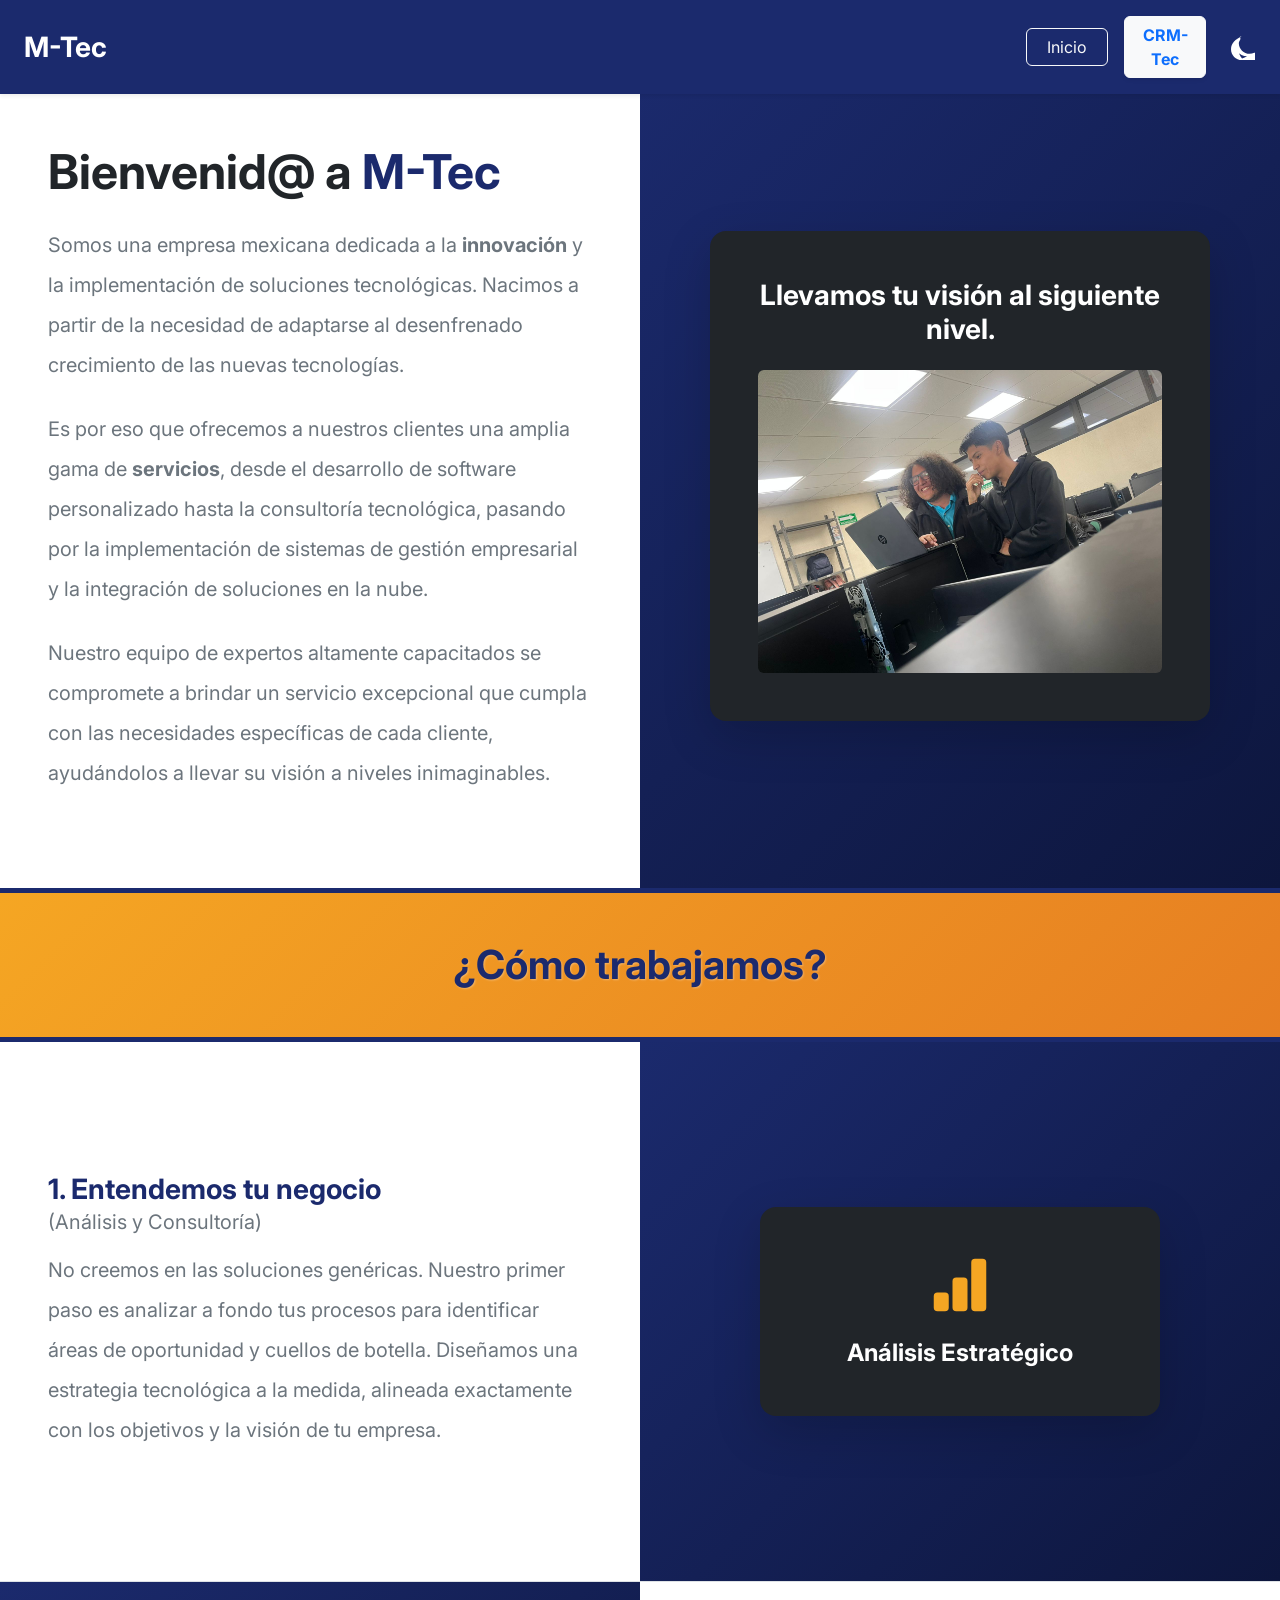
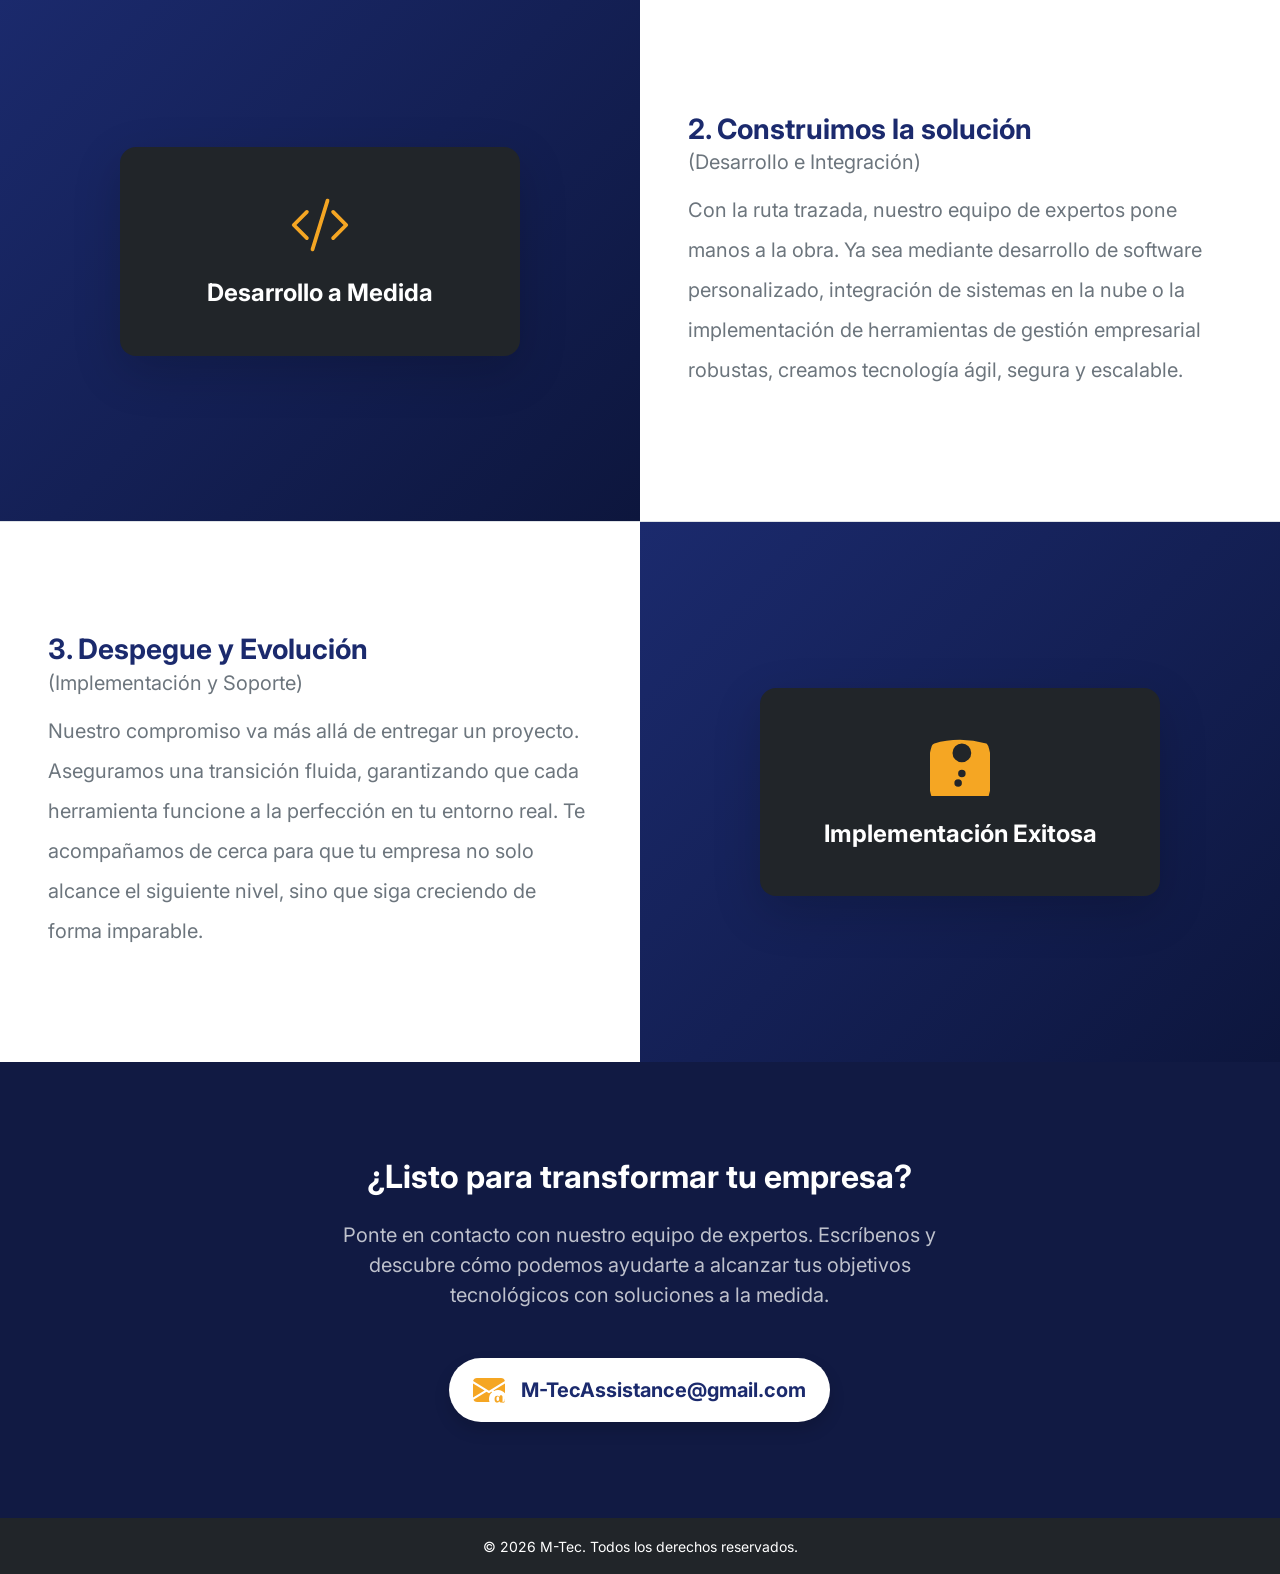
==== index.html @ 9ef978e4 "responsividad" ====
<!DOCTYPE html>
<html lang="es" data-bs-theme="light">

<head>
  <meta charset="UTF-8">
  <meta name="viewport" content="width=device-width, initial-scale=1.0">
  <link href="https://cdn.jsdelivr.net/npm/bootstrap@5.3.2/dist/css/bootstrap.min.css" rel="stylesheet">
  <link rel="stylesheet" href="assets/css/index.css">
  <title>Bienvenid@ a M-Tec</title>
</head>

<body>
  <nav class="navbar navbar-expand-lg navbar-dark barra-navegacion shadow-sm fixed-top">
    <div class="container-fluid px-4">
      <a class="navbar-brand fw-bold fs-3" href="#">M-Tec</a>
      
      <button class="navbar-toggler border-0 shadow-none" type="button" data-bs-toggle="collapse" data-bs-target="#menuNavegacion" aria-controls="menuNavegacion" aria-expanded="false" aria-label="Alternar navegación">
        <span class="navbar-toggler-icon"></span>
      </button>

      <div class="collapse navbar-collapse justify-content-end mt-3 mt-lg-0" id="menuNavegacion">
        <div class="d-flex gap-3 align-items-center flex-column flex-lg-row">
          <a href="index.html" class="btn btn-outline-light w-100 text-center">Inicio</a>
          <a href="crm.html" class="btn btn-light fw-bold text-primary shadow-sm w-100 text-center">CRM-Tec</a>
          
          <button class="btn btn-link text-white p-0 ms-lg-2 mt-2 mt-lg-0" id="bd-theme-toggle" type="button" aria-expanded="false" aria-label="Cambiar tema">
            <svg class="bi theme-icon-active icono-luna" width="24" height="24" fill="currentColor" viewBox="0 0 16 16">
              <path d="M6 .278a.768.768 0 0 1 .08.858 7.208 7.208 0 0 0-.878 3.46c0 4.021 3.278 7.277 7.218 7.277a7.15 7.15 0 0 0 3.06-.683.768.768 0 0 1 .888.162 7.12 7.12 0 0 1 1.574 3.03.768.768 0 0 1-.81 1.002A11.305 11.305 0 0 1 7.23 16C3.237 16 0 12.763 0 8.77 0 4.91 3.105 1.766 7.02.484a.768.768 0 0 1 .18-.016zm.41 1.48A9.33 9.33 0 0 0 5 8.77c0 2.398.9 4.587 2.37 6.242A10.317 10.317 0 0 0 10.7 13.5a8.216 8.216 0 0 1-3.665-.877c-2.112-1.225-3.56-3.47-3.56-5.853 0-2.26.835-4.33 2.212-5.91zm0 0z"/>
            </svg>
            <svg class="bi d-none theme-icon-active icono-sol" width="24" height="24" fill="#F5A623" viewBox="0 0 16 16">
              <path d="M8 11a3 3 0 1 1 0-6 3 3 0 0 1 0 6zm0 1a4 4 0 1 0 0-8 4 4 0 0 0 0 8zM8 0a.5.5 0 0 1 .5.5v2a.5.5 0 0 1-1 0v-2A.5.5 0 0 1 8 0zm0 13a.5.5 0 0 1 .5.5v2a.5.5 0 0 1-1 0v-2a.5.5 0 0 1 .5-.5zM11.778 3.32a.5.5 0 0 1 .707 0l1.414 1.414a.5.5 0 0 1-.707.707L11.778 3.32zm-7.356 8.56a.5.5 0 0 1 .707 0l1.414 1.414a.5.5 0 0 1-.707.707l-1.414-1.414a.5.5 0 0 1 0-.707zm5.558 0a.5.5 0 0 1 .707 0l1.414 1.414a.5.5 0 0 1-.707.707L9.98 11.88zm-7.356-8.56a.5.5 0 0 1 .707 0l1.414 1.414a.5.5 0 0 1-.707.707L2.624 3.32zm13.376 4.68a.5.5 0 0 1 .5.5v1a.5.5 0 0 1-1 0v-1a.5.5 0 0 1 .5-.5zm-15 0a.5.5 0 0 1 .5.5v1a.5.5 0 0 1-1 0v-1a.5.5 0 0 1 .5-.5z"/>
            </svg>
          </button>
        </div>
      </div>
    </div>
  </nav>

  <main class="container-fluid p-0 pt-5 mt-3">
    
    <div class="row g-0 contenedor1">
      <div class="col-12 col-md-6 d-flex justify-content-center align-items-start flex-column p-4 p-md-5 bg-body">
        <h1 class="display-5 fw-bold mb-4 text-center text-md-start w-100">Bienvenid@ a <span class="texto-destacado">M-Tec</span></h1>
        
        <p class="fs-5 text-secondary lh-lg mb-4 text-center text-md-start">
          Somos una empresa mexicana dedicada a la <strong>innovación</strong> y la implementación de soluciones tecnológicas. Nacimos a partir de la necesidad de adaptarse al desenfrenado crecimiento de las nuevas tecnologías.
        </p>
        <p class="fs-5 text-secondary lh-lg mb-4 text-center text-md-start">
          Es por eso que ofrecemos a nuestros clientes una amplia gama de <strong>servicios</strong>, desde el desarrollo de software personalizado hasta la consultoría tecnológica, pasando por la implementación de sistemas de gestión empresarial y la integración de soluciones en la nube. 
        </p>
        <p class="fs-5 text-secondary lh-lg text-center text-md-start">
          Nuestro equipo de expertos altamente capacitados se compromete a brindar un servicio excepcional que cumpla con las necesidades específicas de cada cliente, ayudándolos a llevar su visión a niveles inimaginables.
        </p>
      </div>

      <div class="col-12 col-md-6 divIzq d-flex justify-content-center align-items-center p-4 p-md-5">
        <div class="card bg-dark text-white border-0 shadow-lg" style="border-radius: 1rem; max-width: 500px; width: 100%;">
          <div class="card-body text-center p-4 p-md-5">
            <h2 class="card-title fw-bold mb-4 fs-3 fs-md-2">Llevamos tu visión al siguiente nivel.</h2>
            <img src="assets/img/M-Team.jpeg" class="img-fluid rounded" alt="Logo de CRM-Tec">
          </div>
        </div>
      </div>
    </div>

    <div class="row g-0 justify-content-center align-items-center separador-titulo shadow-sm">
      <div class="col-12 text-center py-4 py-md-5 px-3">
        <h2 class="display-6 fw-bold text-body mb-0">¿Cómo trabajamos?</h2>
      </div>
    </div>

    <div class="row g-0 contenedor-paso border-bottom">
      <div class="col-12 col-md-6 d-flex justify-content-center align-items-center align-items-md-start flex-column p-4 p-md-5 bg-body text-center text-md-start">
        <h3 class="fw-bold mb-3 texto-destacado">
          1. Entendemos tu negocio 
          <span class="d-block text-secondary fs-5 fw-normal mt-1">(Análisis y Consultoría)</span>
        </h3>
        <p class="fs-5 text-secondary lh-lg mb-0">
          No creemos en las soluciones genéricas. Nuestro primer paso es analizar a fondo tus procesos para identificar áreas de oportunidad y cuellos de botella. Diseñamos una estrategia tecnológica a la medida, alineada exactamente con los objetivos y la visión de tu empresa.
        </p>
      </div>
      <div class="col-12 col-md-6 divIzq d-flex justify-content-center align-items-center p-4 p-md-5">
        <div class="card bg-dark text-white border-0 shadow-lg" style="border-radius: 1rem; max-width: 400px; width: 100%;">
          <div class="card-body text-center p-4 p-md-5">
            <div class="mb-4">
              <svg xmlns="http://www.w3.org/2000/svg" width="60" height="60" class="icono-paso" fill="#F5A623" viewBox="0 0 16 16">
                <path d="M1 11a1 1 0 0 1 1-1h2a1 1 0 0 1 1 1v3a1 1 0 0 1-1 1H2a1 1 0 0 1-1-1v-3zm5-4a1 1 0 0 1 1-1h2a1 1 0 0 1 1 1v7a1 1 0 0 1-1 1H7a1 1 0 0 1-1-1V7zm5-5a1 1 0 0 1 1-1h2a1 1 0 0 1 1 1v12a1 1 0 0 1-1 1h-2a1 1 0 0 1-1-1V2z"/>
              </svg>
            </div>
            <h4 class="card-title fw-bold mb-0">Análisis Estratégico</h4>
          </div>
        </div>
      </div>
    </div>

    <div class="row g-0 contenedor-paso border-bottom flex-column-reverse flex-md-row">
      <div class="col-12 col-md-6 divIzq d-flex justify-content-center align-items-center p-4 p-md-5">
        <div class="card bg-dark text-white border-0 shadow-lg" style="border-radius: 1rem; max-width: 400px; width: 100%;">
          <div class="card-body text-center p-4 p-md-5">
            <div class="mb-4">
              <svg xmlns="http://www.w3.org/2000/svg" width="60" height="60" class="icono-paso" fill="#F5A623" viewBox="0 0 16 16">
                <path d="M10.478 1.647a.5.5 0 1 0-.956-.294l-4 13a.5.5 0 0 0 .956.294l4-13zM4.854 4.146a.5.5 0 0 1 0 .708L1.707 8l3.147 3.146a.5.5 0 0 1-.708.708l-3.5-3.5a.5.5 0 0 1 0-.708l3.5-3.5a.5.5 0 0 1 .708 0zm6.292 0a.5.5 0 0 0 0 .708L14.293 8l-3.147 3.146a.5.5 0 0 0 .708.708l3.5-3.5a.5.5 0 0 0 0-.708l-3.5-3.5a.5.5 0 0 0-.708 0z"/>
              </svg>
            </div>
            <h4 class="card-title fw-bold mb-0">Desarrollo a Medida</h4>
          </div>
        </div>
      </div>
      <div class="col-12 col-md-6 d-flex justify-content-center align-items-center align-items-md-start flex-column p-4 p-md-5 bg-body text-center text-md-start">
        <h3 class="fw-bold mb-3 texto-destacado">
          2. Construimos la solución
          <span class="d-block text-secondary fs-5 fw-normal mt-1">(Desarrollo e Integración)</span>
        </h3>
        <p class="fs-5 text-secondary lh-lg mb-0">
          Con la ruta trazada, nuestro equipo de expertos pone manos a la obra. Ya sea mediante desarrollo de software personalizado, integración de sistemas en la nube o la implementación de herramientas de gestión empresarial robustas, creamos tecnología ágil, segura y escalable.
        </p>
      </div>
    </div>

    <div class="row g-0 contenedor-paso">
      <div class="col-12 col-md-6 d-flex justify-content-center align-items-center align-items-md-start flex-column p-4 p-md-5 bg-body text-center text-md-start">
        <h3 class="fw-bold mb-3 texto-destacado">
          3. Despegue y Evolución
          <span class="d-block text-secondary fs-5 fw-normal mt-1">(Implementación y Soporte)</span>
        </h3>
        <p class="fs-5 text-secondary lh-lg mb-0">
          Nuestro compromiso va más allá de entregar un proyecto. Aseguramos una transición fluida, garantizando que cada herramienta funcione a la perfección en tu entorno real. Te acompañamos de cerca para que tu empresa no solo alcance el siguiente nivel, sino que siga creciendo de forma imparable.
        </p>
      </div>
      <div class="col-12 col-md-6 divIzq d-flex justify-content-center align-items-center p-4 p-md-5">
        <div class="card bg-dark text-white border-0 shadow-lg" style="border-radius: 1rem; max-width: 400px; width: 100%;">
          <div class="card-body text-center p-4 p-md-5">
            <div class="mb-4">
              <svg xmlns="http://www.w3.org/2000/svg" width="60" height="60" class="icono-paso" fill="#F5A623" viewBox="0 0 16 16">
                <path d="M15.228 2.228a.5.5 0 0 0-.228-.228A28.5 28.5 0 0 0 8.001 1c-2.454 0-4.77.34-6.84 1-.16.05-.31.14-.43.26-.12.12-.21.27-.26.43-.66 2.07-1 4.38-1 6.84 0 2.45.34 4.77 1 6.84.05.16.14.31.26.43.12.12.27.21.43.26 2.07.66 4.39 1 6.84 1 2.45 0 4.77-.34 6.84-1 .16-.05.31-.14.43-.26.12-.12.21-.27.26-.43.66-2.07 1-4.38 1-6.84 0-2.45-.34-4.77-1-6.84zM7.5 13.5a1 1 0 1 1 1-1 1 1 0 0 1-1 1zm2-3.5a1 1 0 1 1-2 0 1 1 0 0 1 2 0zm-1-3a2.5 2.5 0 1 1 0-5 2.5 2.5 0 0 1 0 5z"/>
              </svg>
            </div>
            <h4 class="card-title fw-bold mb-0">Implementación Exitosa</h4>
          </div>
        </div>
      </div>
    </div>

    <div class="row g-0 justify-content-center align-items-center py-5" style="background-color: #111a43;">
      <div class="col-12 col-md-8 text-center p-4 p-md-5">
        <h2 class="display-5 fw-bold text-white mb-4 fs-2 fs-md-1">¿Listo para transformar tu empresa?</h2>
        <p class="fs-5 text-light opacity-75 mb-5 px-md-5">
          Ponte en contacto con nuestro equipo de expertos. Escríbenos y descubre cómo podemos ayudarte a alcanzar tus objetivos tecnológicos con soluciones a la medida.
        </p>
        
        <a href="mailto:M-TecAssistance@gmail.com" class="d-inline-flex flex-column flex-sm-row align-items-center bg-white p-3 px-4 rounded-pill shadow text-decoration-none contact-hover">
          <svg xmlns="http://www.w3.org/2000/svg" width="32" height="32" fill="#F5A623" class="bi bi-envelope-at-fill mb-2 mb-sm-0 me-sm-3" viewBox="0 0 16 16">
            <path d="M2 2A2 2 0 0 0 .05 3.555L8 8.414l7.95-4.859A2 2 0 0 0 14 2H2Zm-2 9.8V4.698l5.803 3.546L0 11.801Zm6.761-2.97-6.57 4.026A2 2 0 0 0 2 14h6.256A4.493 4.493 0 0 1 8 12.5a4.49 4.49 0 0 1 1.606-3.446l-.367-.225L8 9.586l-1.239-.757ZM16 9.671V4.697l-5.803 3.546.338.208A4.482 4.482 0 0 1 12.5 8c1.414 0 2.675.652 3.5 1.671Z"/>
            <path d="M15.834 12.244c0 1.168-.577 2.025-1.587 2.025-.503 0-1.002-.228-1.12-.648h-.043c-.118.416-.543.643-1.015.643-.77 0-1.259-.544-1.259-1.434v-.529c0-.844.481-1.4 1.26-1.4.509 0 .97.234 1.089.639h.043v-.119c0-.496.353-.843.819-.843.435 0 .741.28.741.815v2.378c0 .356.24.577.533.577.26 0 .47-.145.47-.43v-.867h.1ZM13.06 12.064c0-.521-.25-.867-.654-.867-.403 0-.649.346-.649.867v.52c0 .52.246.867.65.867.404 0 .654-.346.654-.867v-.52Z"/>
          </svg>
          <span class="fs-5 fs-md-4 fw-bold text-wrap text-break" style="color: #1B2A6D; max-width: 100%;">M-TecAssistance@gmail.com</span>
        </a>
      </div>
    </div>

    <footer class="bg-dark text-white text-center py-3">
      <small>&copy; 2026 M-Tec. Todos los derechos reservados.</small>
    </footer>

  </main>

  <script src="https://cdn.jsdelivr.net/npm/bootstrap@5.3.2/dist/js/bootstrap.bundle.min.js"></script>
  <script src="assets/js/theme.js"></script>
</body>

</html>
---- assets/css/index.css ----
/* Importamos una fuente más limpia de Google Fonts (opcional pero recomendado) */
@import url('https://fonts.googleapis.com/css2?family=Inter:wght@300;400;600;700&display=swap');

body {
    font-family: 'Inter', sans-serif; /* Cambia la fuente estándar por una más moderna */
}

/* Barra de navegación */
.barra-navegacion {
    background-color: #1B2A6D;
    padding: 1rem 0;
}

/* Lado izquierdo con un degradado sutil para mayor profundidad */
.divIzq {
    background: linear-gradient(135deg, #1B2A6D 0%, #0d163d 100%);
}

/* Ajustamos la altura restando aproximadamente el alto del navbar */
.contenedor1 {
    min-height: calc(100vh - 76px);
}

/* Color personalizado para destacar texto en el lado derecho */
.texto-destacado {
    color: #1B2A6D;
}

/* Franja de separación con color cálido complementario */
.separador-titulo {
    /* Degradado sutil en tonos ámbar/dorado tecnológico */
    background: linear-gradient(135deg, #F5A623 0%, #E67E22 100%);
    border-top: 5px solid #1B2A6D; /* Una pequeña línea azul arriba para fusionar con la sección anterior */
        border-bottom: 5px solid #1B2A6D; /* Una pequeña línea azul arriba para fusionar con la sección anterior */

}

/* Ajustes para el texto sobre el fondo cálido */
.separador-titulo h2 {
    /* Usamos el azul marino de M-Tec para el texto, creando un contraste perfecto */
    color: #1B2A6D !important; 
    text-shadow: 1px 1px 2px rgba(255, 255, 255, 0.3); /* Un brillo sutil para que resalte más */
}

/* Definición de la animación para el brillo */
@keyframes brilloMetal {
    0% { transform: translateX(-100%); }
    20% { transform: translateX(100%); }
    100% { transform: translateX(100%); }
}

/* Ajustes para el texto sobre el metal */
.separador-metalizado h2 {
    /* Usamos un color oscuro casi negro para contrastar bien */
    color: #333 !important; 
    position: relative; /* Asegura que el texto esté sobre el brillo */
    z-index: 1; 
}

/* Altura uniforme para los pasos de "Cómo trabajamos" */
.contenedor-paso {
    min-height: 60vh; /* Ocupará el 60% de la altura de la pantalla */
}

/* Opcional: Si en algún momento quieres cambiar el color de los íconos */
.icono-paso {
    fill: #F5A623; /* Tu color ámbar */
}

/* Efecto hover para el botón de contacto */
.contact-hover {
    transition: transform 0.3s ease, box-shadow 0.3s ease;
}

.contact-hover:hover {
    transform: translateY(-5px);
    box-shadow: 0 10px 20px rgba(0,0,0,0.2) !important;
}
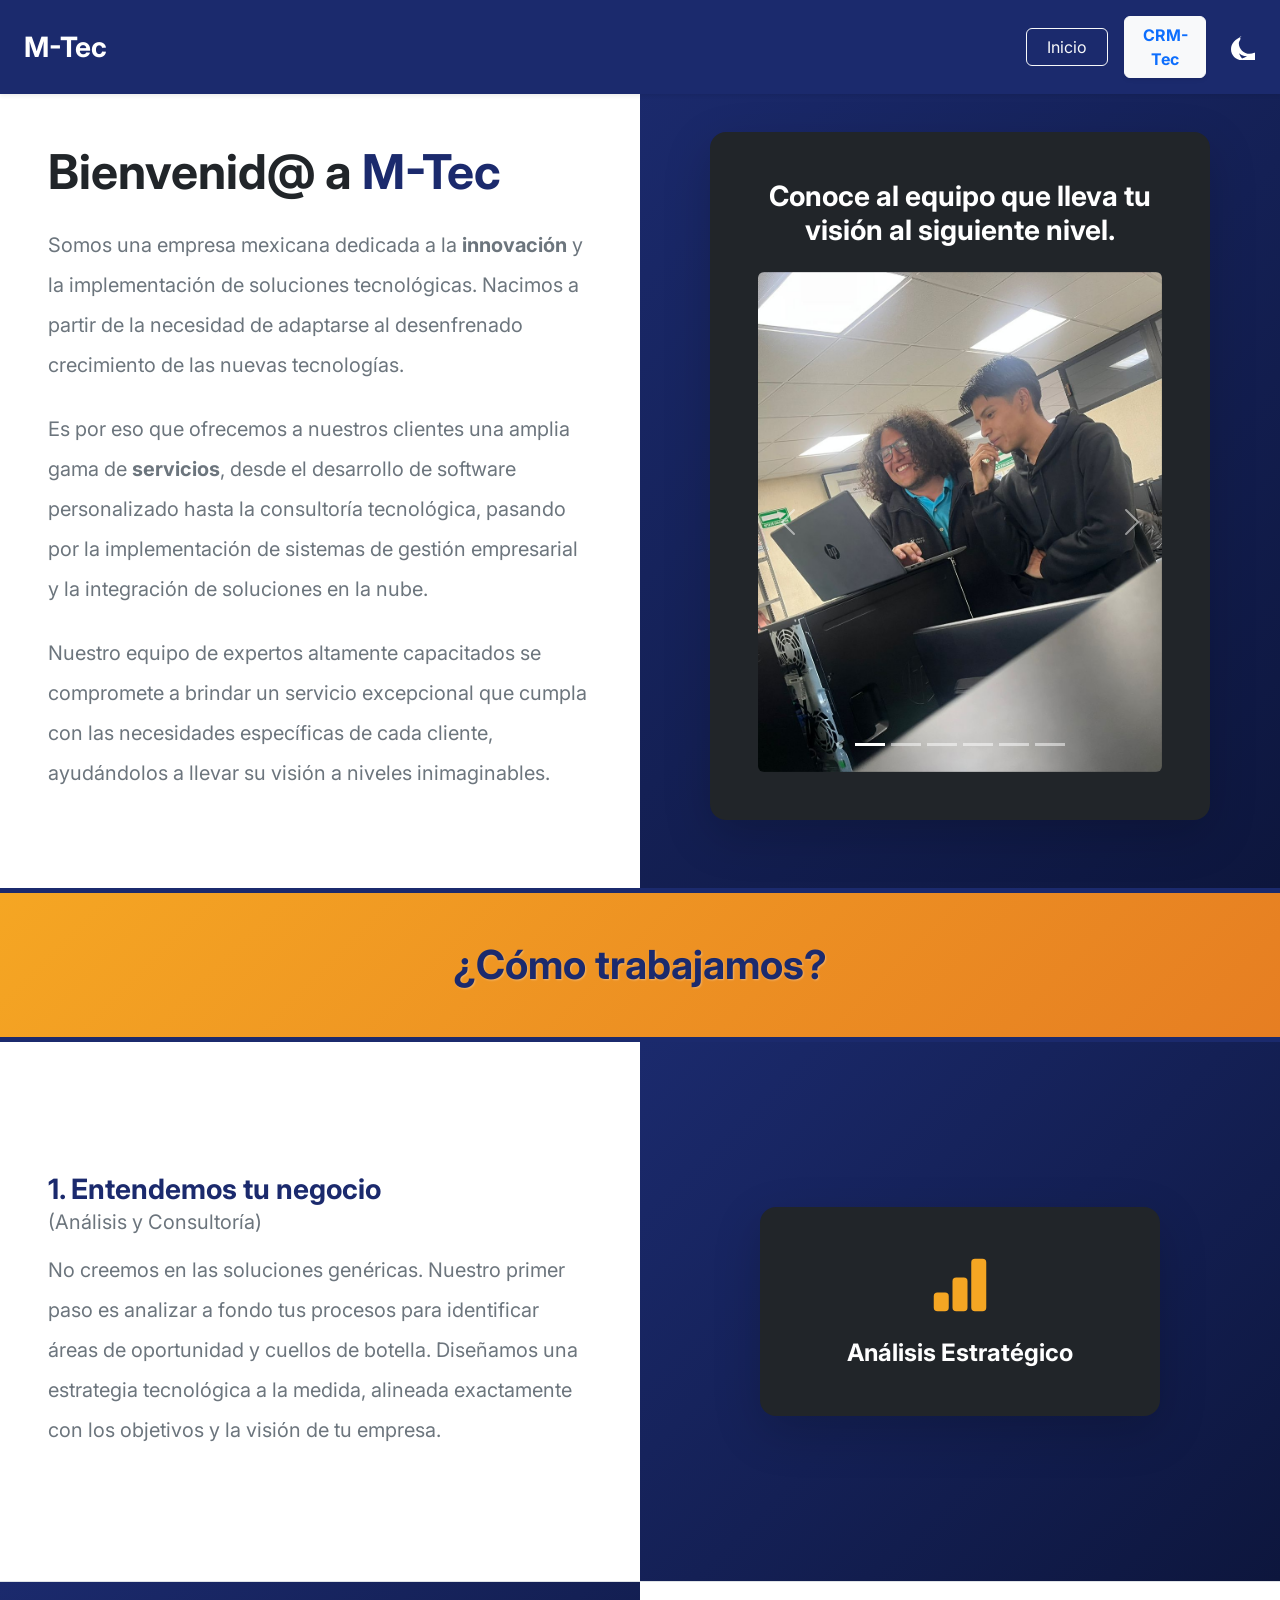
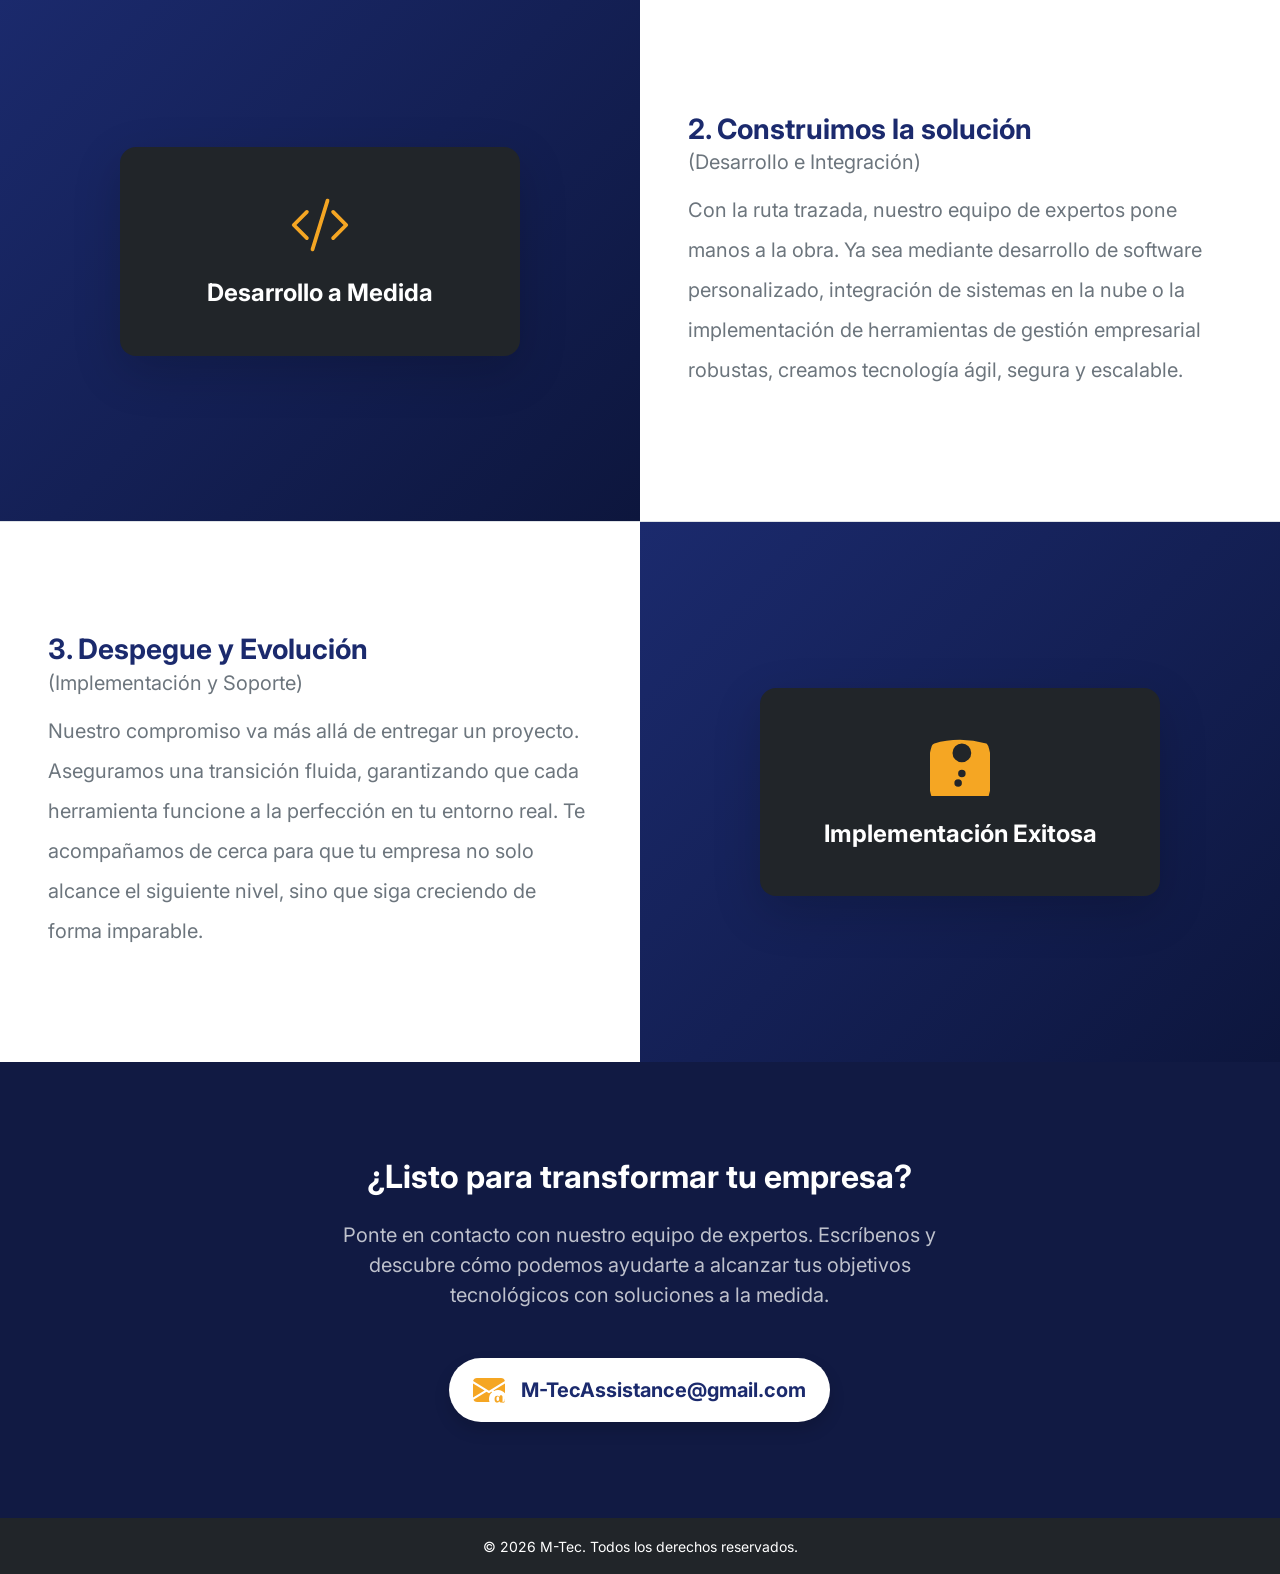
==== commit 02638c0e: "Merge pull request #6 from ian-daniel-vera-hernandez/Dan Presentación beta lista" ====
--- a/index.html
+++ b/index.html
@@ -55,11 +55,53 @@
 
       <div class="col-12 col-md-6 divIzq d-flex justify-content-center align-items-center p-4 p-md-5">
         <div class="card bg-dark text-white border-0 shadow-lg" style="border-radius: 1rem; max-width: 500px; width: 100%;">
-          <div class="card-body text-center p-4 p-md-5">
-            <h2 class="card-title fw-bold mb-4 fs-3 fs-md-2">Llevamos tu visión al siguiente nivel.</h2>
-            <img src="assets/img/M-Team.jpeg" class="img-fluid rounded" alt="Logo de CRM-Tec">
-          </div>
-        </div>
+ <div class="card-body text-center p-4 p-md-5">
+    <h2 class="card-title fw-bold mb-4 fs-3 fs-md-2">Conoce al equipo que lleva tu visión al siguiente nivel.</h2>
+    
+    <div id="carruselMTeam" class="carousel slide carousel-fade rounded overflow-hidden" data-bs-ride="carousel" data-bs-pause="false">
+      
+      <div class="carousel-indicators">
+        <button type="button" data-bs-target="#carruselMTeam" data-bs-slide-to="0" class="active" aria-current="true" aria-label="Slide 1"></button>
+        <button type="button" data-bs-target="#carruselMTeam" data-bs-slide-to="1" aria-label="Slide 2"></button>
+        <button type="button" data-bs-target="#carruselMTeam" data-bs-slide-to="2" aria-label="Slide 3"></button>
+        <button type="button" data-bs-target="#carruselMTeam" data-bs-slide-to="3" aria-label="Slide 4"></button>
+        <button type="button" data-bs-target="#carruselMTeam" data-bs-slide-to="4" aria-label="Slide 5"></button>
+        <button type="button" data-bs-target="#carruselMTeam" data-bs-slide-to="5" aria-label="Slide 6"></button>
+      </div>
+
+      <div class="carousel-inner">
+        <div class="carousel-item active" data-bs-interval="3000">
+          <img src="assets/img/M-Team.jpeg" class="d-block w-100" alt="Equipo M-Tec">
+        </div>
+        <div class="carousel-item" data-bs-interval="3000">
+          <img src="assets/img/ing_GCA.jpeg" class="d-block w-100" alt="Trabajando en el proyecto">
+        </div>
+        <div class="carousel-item" data-bs-interval="3000">
+          <img src="assets/img/ing_MDE.jpeg" class="d-block w-100" alt="Desarrollo de CRM-Tec">
+        </div>
+         <div class="carousel-item" data-bs-interval="3000">
+          <img src="assets/img/ing_RRI.jpeg" class="d-block w-100" alt="Desarrollo de CRM-Tec">
+        </div>
+         <div class="carousel-item" data-bs-interval="3000">
+          <img src="assets/img/ing_SAQ.jpeg" class="d-block w-100" alt="Desarrollo de CRM-Tec">
+        </div>
+         <div class="carousel-item" data-bs-interval="3000">
+          <img src="assets/img/ing_VHI.jpeg" class="d-block w-100" alt="Desarrollo de CRM-Tec">
+        </div>
+      </div>
+
+      <button class="carousel-control-prev" type="button" data-bs-target="#carruselMTeam" data-bs-slide="prev">
+        <span class="carousel-control-prev-icon" aria-hidden="true"></span>
+        <span class="visually-hidden">Anterior</span>
+      </button>
+      <button class="carousel-control-next" type="button" data-bs-target="#carruselMTeam" data-bs-slide="next">
+        <span class="carousel-control-next-icon" aria-hidden="true"></span>
+        <span class="visually-hidden">Siguiente</span>
+      </button>
+
+    </div>
+</div>
+</div>
       </div>
     </div>
 
--- a/assets/css/index.css
+++ b/assets/css/index.css
@@ -75,4 +75,37 @@
 .contact-hover:hover {
     transform: translateY(-5px);
     box-shadow: 0 10px 20px rgba(0,0,0,0.2) !important;
+}
+
+/* =========================================
+   AJUSTES DEL CARRUSEL DEL EQUIPO (M-TEC)
+   ========================================= */
+#carruselMTeam .carousel-item img {
+    /* Fija una altura estandarizada para todas las fotos */
+    height: 500px; 
+    
+    /* La magia: Llena el espacio sin estirar ni deformar la imagen */
+    object-fit: cover; 
+    
+    /* Asegura que el recorte se centre en la parte superior (para no cortar cabezas) */
+    object-position: center top; 
+}
+
+@media (max-width: 768px) {
+    #carruselMTeam .carousel-item img {
+        /* En celulares, la altura bajará a 250px o 300px automáticamente */
+        height: 300px; 
+    }
+}
+
+/* Efecto hover para las tarjetas de descarga de PDF */
+.doc-hover {
+    transition: transform 0.2s ease-in-out, box-shadow 0.2s ease-in-out, border-color 0.2s ease;
+}
+
+.doc-hover:hover {
+    transform: translateY(-5px);
+    box-shadow: 0 10px 20px rgba(0,0,0,0.1) !important;
+    border-color: #F5A623 !important; /* Resalta con tu color ámbar */
+    cursor: pointer;
 }
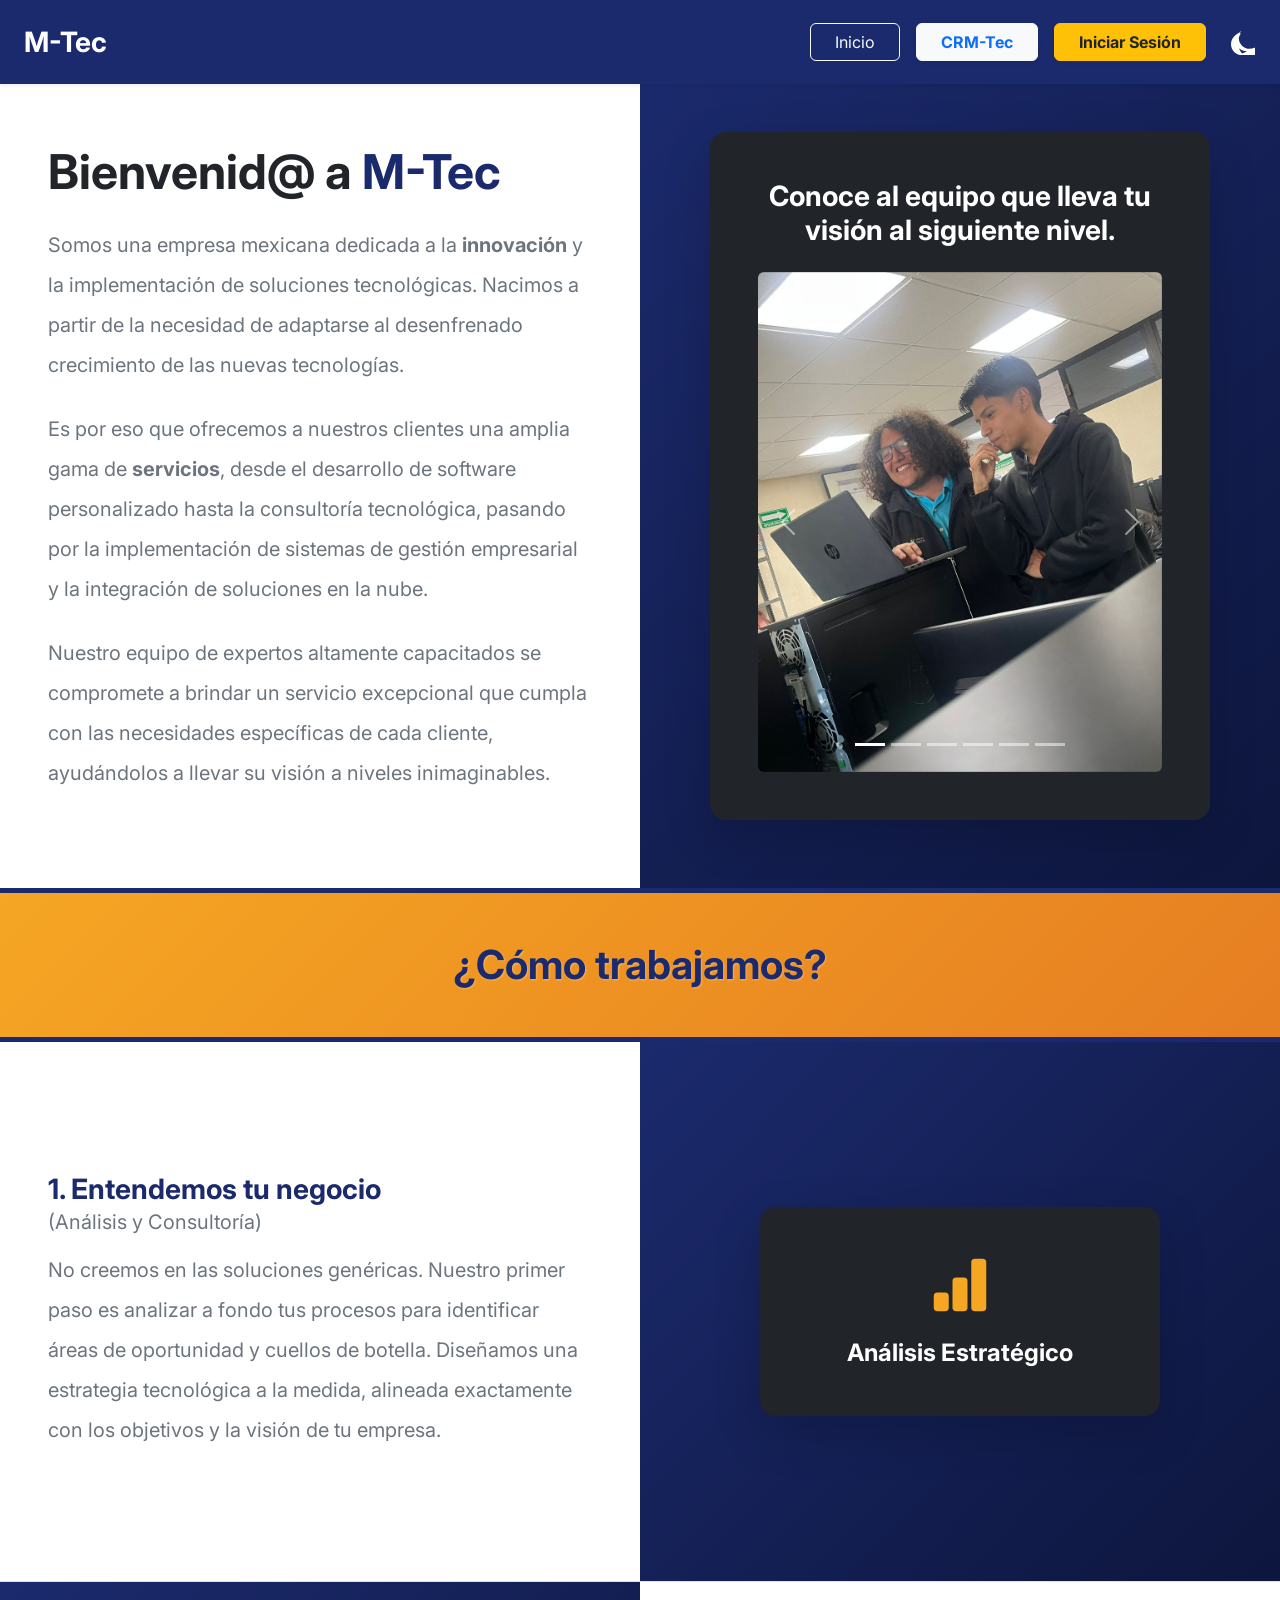
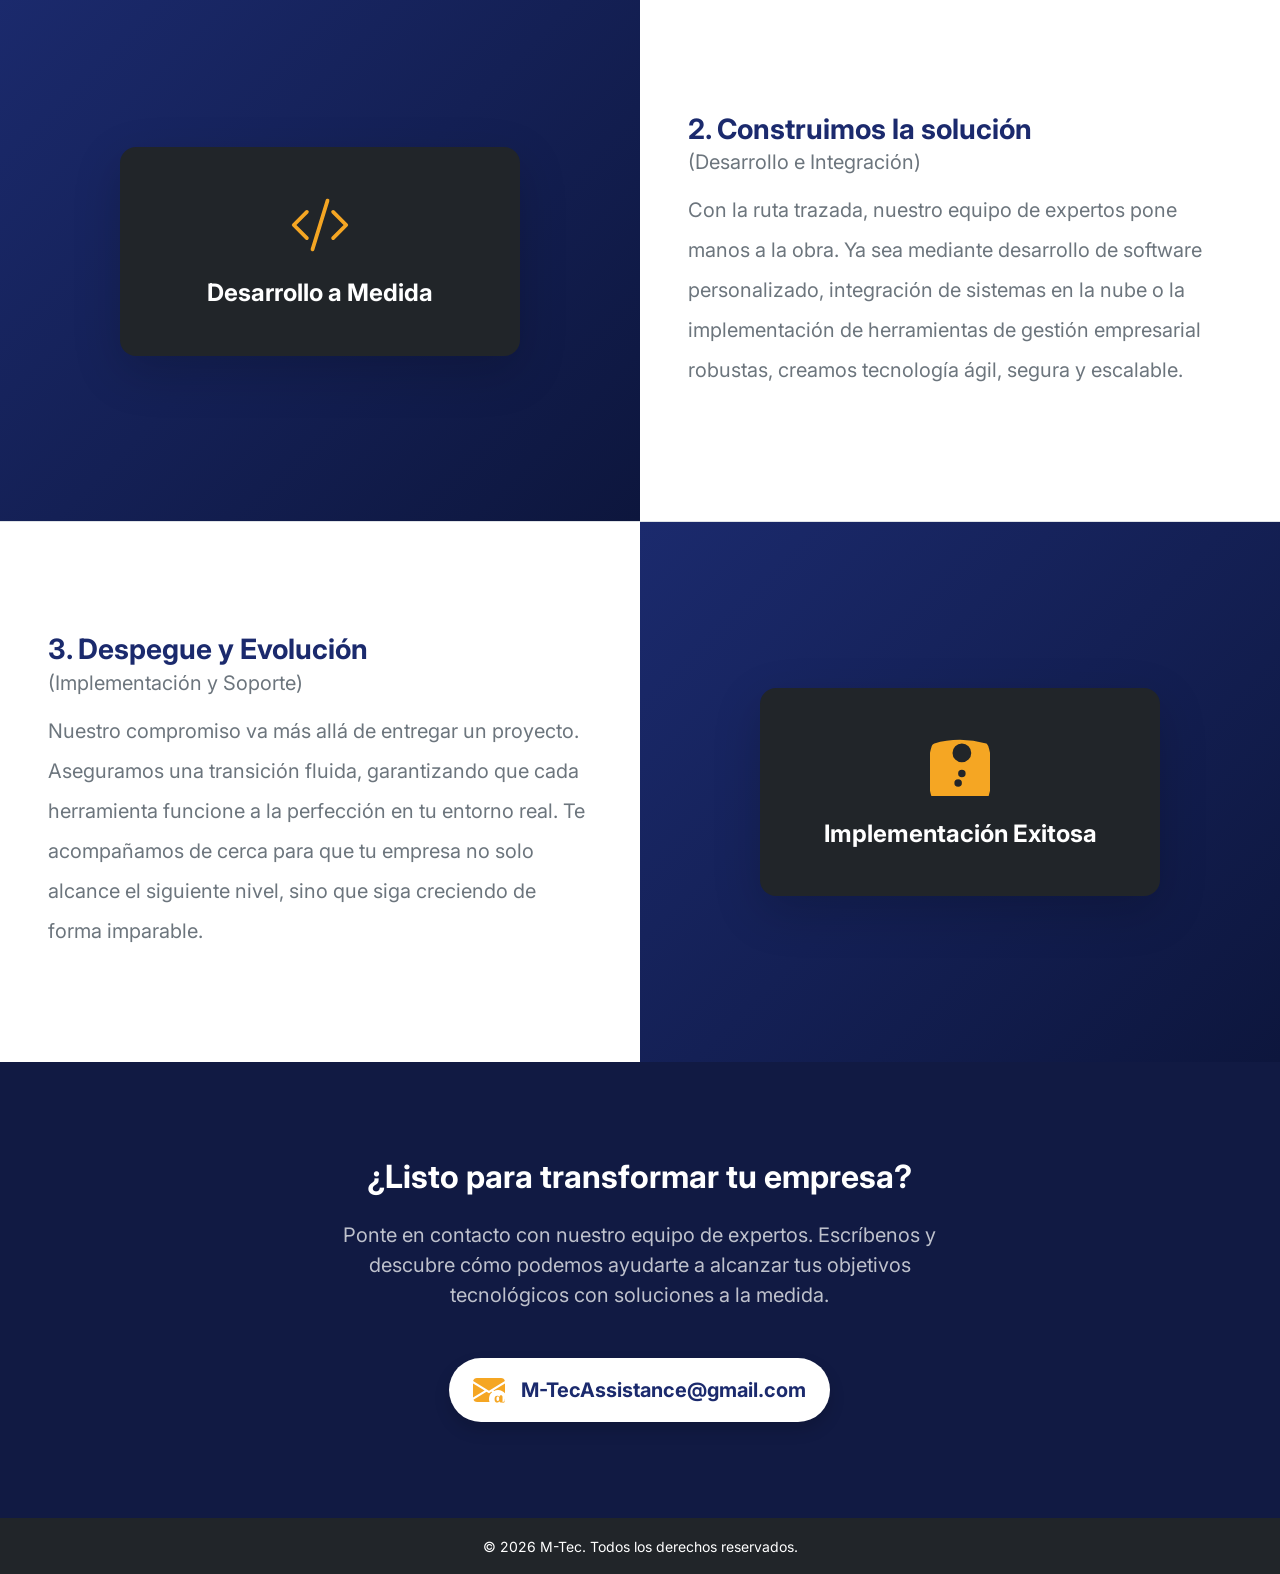
==== commit 1d3dad91: "Merge pull request #8 from ian-daniel-vera-hernandez/Dan Creación y vinculación de login con supabas" ====
--- a/index.html
+++ b/index.html
@@ -10,7 +10,7 @@
 </head>
 
 <body>
-  <nav class="navbar navbar-expand-lg navbar-dark barra-navegacion shadow-sm fixed-top">
+ <nav class="navbar navbar-expand-lg navbar-dark barra-navegacion shadow-sm fixed-top">
     <div class="container-fluid px-4">
       <a class="navbar-brand fw-bold fs-3" href="#">M-Tec</a>
       
@@ -20,8 +20,12 @@
 
       <div class="collapse navbar-collapse justify-content-end mt-3 mt-lg-0" id="menuNavegacion">
         <div class="d-flex gap-3 align-items-center flex-column flex-lg-row">
-          <a href="index.html" class="btn btn-outline-light w-100 text-center">Inicio</a>
-          <a href="crm.html" class="btn btn-light fw-bold text-primary shadow-sm w-100 text-center">CRM-Tec</a>
+          <a href="index.html" class="btn btn-outline-light px-4 text-center">Inicio</a>
+          <a href="crm.html" class="btn btn-light fw-bold text-primary shadow-sm px-4 text-center">CRM-Tec</a>
+          
+          <div id="authContainer" class="d-flex justify-content-center">
+            <a href="login.html" class="btn btn-warning fw-bold text-dark text-center shadow-sm px-4" style="min-width: 140px;">Iniciar Sesión</a>
+          </div>
           
           <button class="btn btn-link text-white p-0 ms-lg-2 mt-2 mt-lg-0" id="bd-theme-toggle" type="button" aria-expanded="false" aria-label="Cambiar tema">
             <svg class="bi theme-icon-active icono-luna" width="24" height="24" fill="currentColor" viewBox="0 0 16 16">
@@ -208,6 +212,43 @@
 
   <script src="https://cdn.jsdelivr.net/npm/bootstrap@5.3.2/dist/js/bootstrap.bundle.min.js"></script>
   <script src="assets/js/theme.js"></script>
+
+  <script>
+    document.addEventListener("DOMContentLoaded", () => {
+      const authContainer = document.getElementById('authContainer');
+      const usuarioGuardado = localStorage.getItem('usuarioMNet');
+
+      // Si hay un usuario guardado en la memoria del navegador
+      if (usuarioGuardado) {
+        const usuario = JSON.parse(usuarioGuardado);
+        
+        // Intentamos usar su nombre, o si no, la primera parte de su correo
+        const nombreMostrar = usuario.nombre || usuario.correo.split('@')[0];
+
+        // Cambiamos el botón por un menú desplegable de usuario
+        authContainer.innerHTML = `
+          <div class="dropdown w-100 text-center">
+            <button class="btn btn-success dropdown-toggle fw-bold w-100 shadow-sm" type="button" data-bs-toggle="dropdown" aria-expanded="false" style="min-width: 140px;">
+               Bienvenid@, ${nombreMostrar}
+            </button>
+            <ul class="dropdown-menu dropdown-menu-end w-100 text-center shadow">
+              <li><h6 class="dropdown-header">Mi Cuenta M-Net</h6></li>
+              <li><a class="dropdown-item" href="#">Ir al Panel</a></li>
+              <li><hr class="dropdown-divider"></li>
+              <li><a class="dropdown-item text-danger fw-bold" href="#" id="btnLogout">Cerrar Sesión</a></li>
+            </ul>
+          </div>
+        `;
+
+        // Lógica para el botón de "Cerrar Sesión"
+        document.getElementById('btnLogout').addEventListener('click', (e) => {
+          e.preventDefault();
+          localStorage.removeItem('usuarioMNet'); // Borramos la memoria
+          window.location.reload(); // Recargamos la página
+        });
+      }
+    });
+  </script>
 </body>
 
 </html>
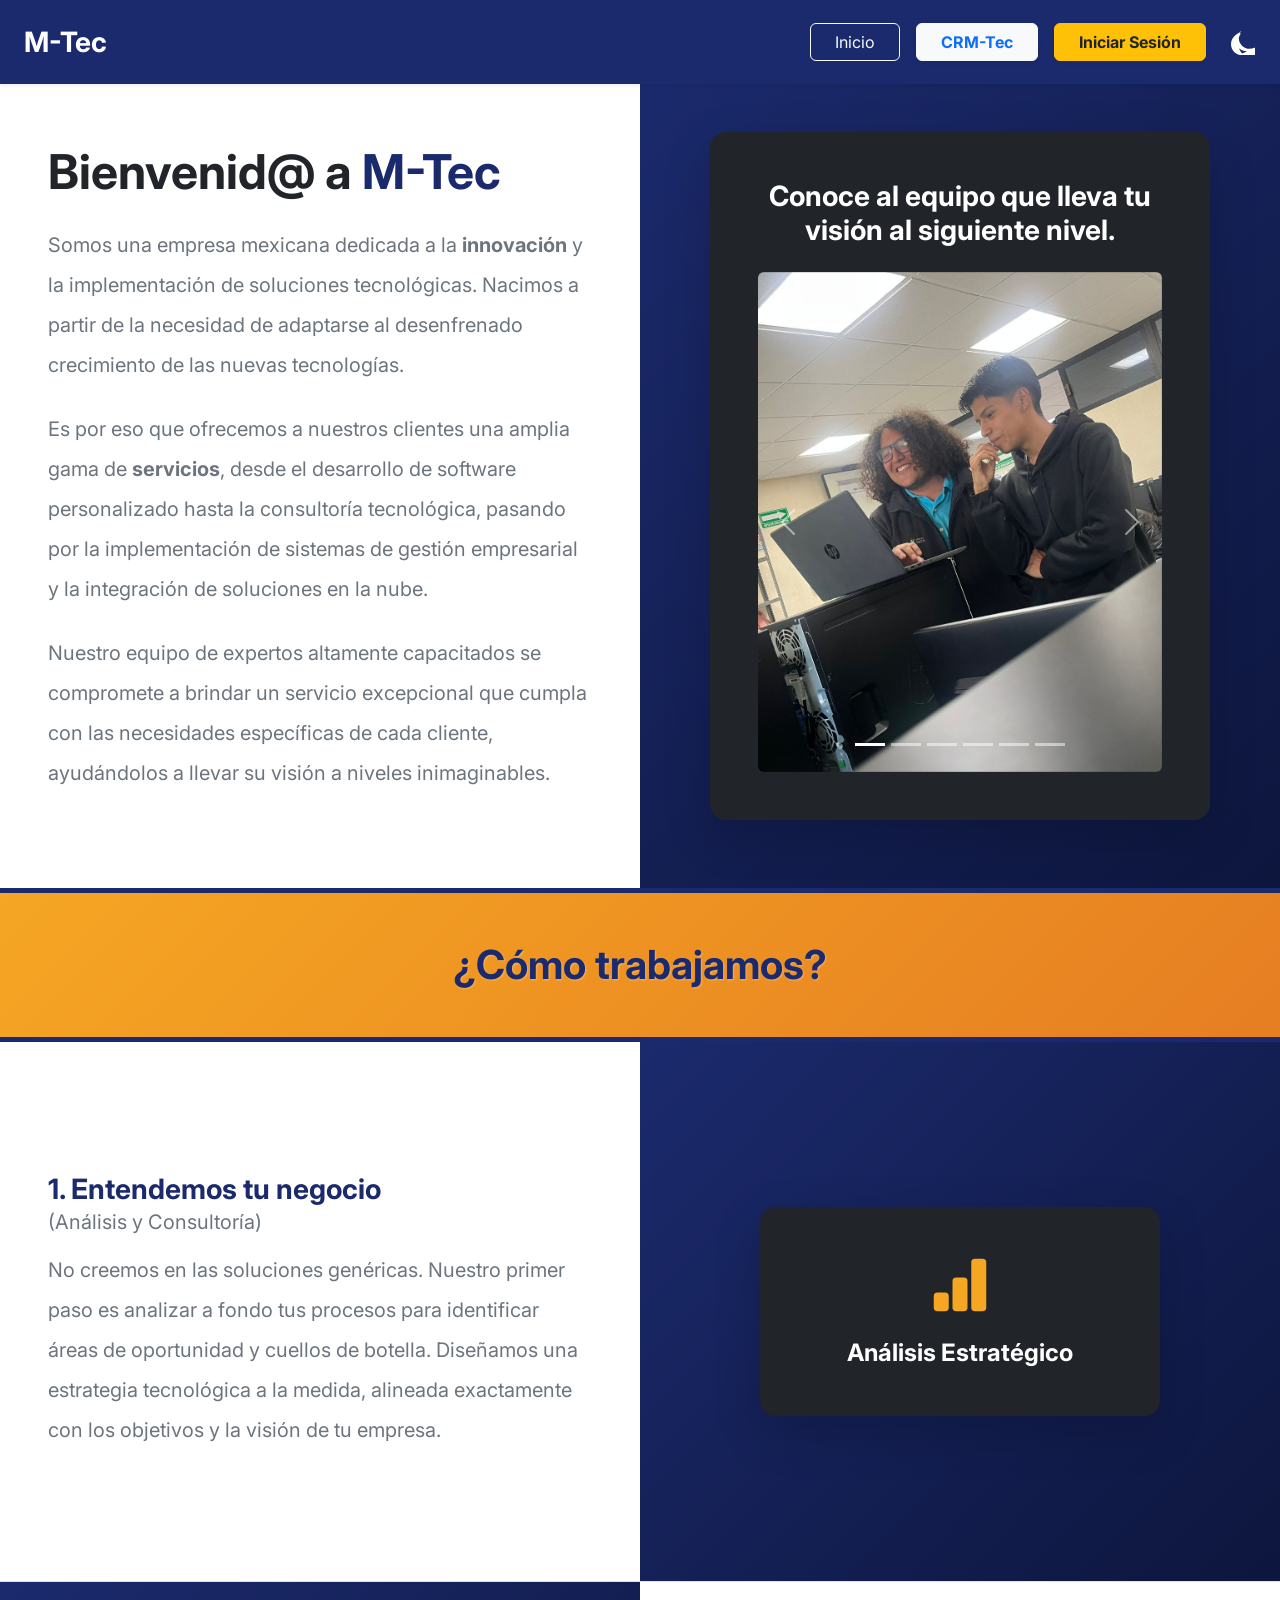
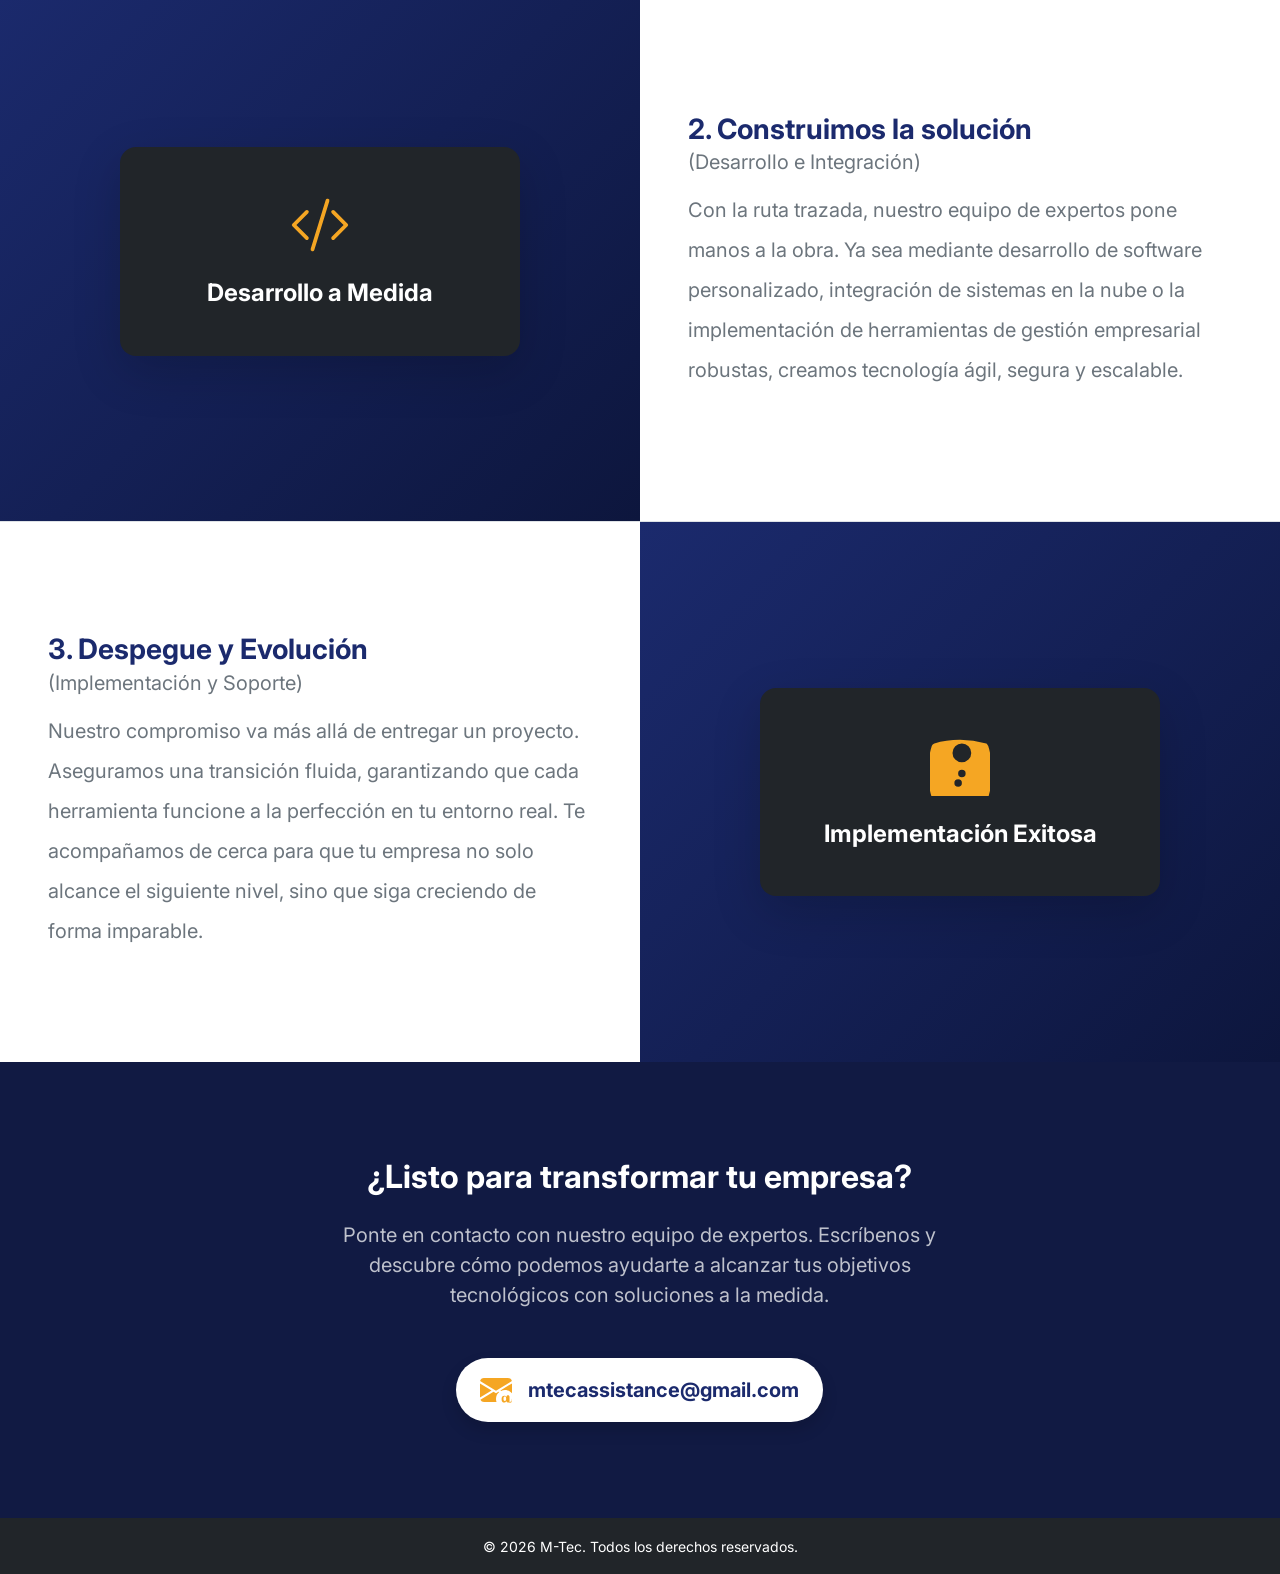
==== commit 62438a46: "Funciones" ====
--- a/index.html
+++ b/index.html
@@ -4,6 +4,7 @@
 <head>
   <meta charset="UTF-8">
   <meta name="viewport" content="width=device-width, initial-scale=1.0">
+  <link rel="icon" href="assets/img/M-TecLogo.jpeg" type="image/x-icon">
   <link href="https://cdn.jsdelivr.net/npm/bootstrap@5.3.2/dist/css/bootstrap.min.css" rel="stylesheet">
   <link rel="stylesheet" href="assets/css/index.css">
   <title>Bienvenid@ a M-Tec</title>
@@ -194,12 +195,12 @@
           Ponte en contacto con nuestro equipo de expertos. Escríbenos y descubre cómo podemos ayudarte a alcanzar tus objetivos tecnológicos con soluciones a la medida.
         </p>
         
-        <a href="mailto:M-TecAssistance@gmail.com" class="d-inline-flex flex-column flex-sm-row align-items-center bg-white p-3 px-4 rounded-pill shadow text-decoration-none contact-hover">
+        <a href="mailto:mtecassistance@gmail.com" class="d-inline-flex flex-column flex-sm-row align-items-center bg-white p-3 px-4 rounded-pill shadow text-decoration-none contact-hover">
           <svg xmlns="http://www.w3.org/2000/svg" width="32" height="32" fill="#F5A623" class="bi bi-envelope-at-fill mb-2 mb-sm-0 me-sm-3" viewBox="0 0 16 16">
             <path d="M2 2A2 2 0 0 0 .05 3.555L8 8.414l7.95-4.859A2 2 0 0 0 14 2H2Zm-2 9.8V4.698l5.803 3.546L0 11.801Zm6.761-2.97-6.57 4.026A2 2 0 0 0 2 14h6.256A4.493 4.493 0 0 1 8 12.5a4.49 4.49 0 0 1 1.606-3.446l-.367-.225L8 9.586l-1.239-.757ZM16 9.671V4.697l-5.803 3.546.338.208A4.482 4.482 0 0 1 12.5 8c1.414 0 2.675.652 3.5 1.671Z"/>
             <path d="M15.834 12.244c0 1.168-.577 2.025-1.587 2.025-.503 0-1.002-.228-1.12-.648h-.043c-.118.416-.543.643-1.015.643-.77 0-1.259-.544-1.259-1.434v-.529c0-.844.481-1.4 1.26-1.4.509 0 .97.234 1.089.639h.043v-.119c0-.496.353-.843.819-.843.435 0 .741.28.741.815v2.378c0 .356.24.577.533.577.26 0 .47-.145.47-.43v-.867h.1ZM13.06 12.064c0-.521-.25-.867-.654-.867-.403 0-.649.346-.649.867v.52c0 .52.246.867.65.867.404 0 .654-.346.654-.867v-.52Z"/>
           </svg>
-          <span class="fs-5 fs-md-4 fw-bold text-wrap text-break" style="color: #1B2A6D; max-width: 100%;">M-TecAssistance@gmail.com</span>
+          <span class="fs-5 fs-md-4 fw-bold text-wrap text-break" style="color: #1B2A6D; max-width: 100%;">mtecassistance@gmail.com</span>
         </a>
       </div>
     </div>
@@ -233,7 +234,7 @@
             </button>
             <ul class="dropdown-menu dropdown-menu-end w-100 text-center shadow">
               <li><h6 class="dropdown-header">Mi Cuenta M-Net</h6></li>
-              <li><a class="dropdown-item" href="#">Ir al Panel</a></li>
+              <li><a class="dropdown-item" href="panel.html">Ir al Panel</a></li>
               <li><hr class="dropdown-divider"></li>
               <li><a class="dropdown-item text-danger fw-bold" href="#" id="btnLogout">Cerrar Sesión</a></li>
             </ul>
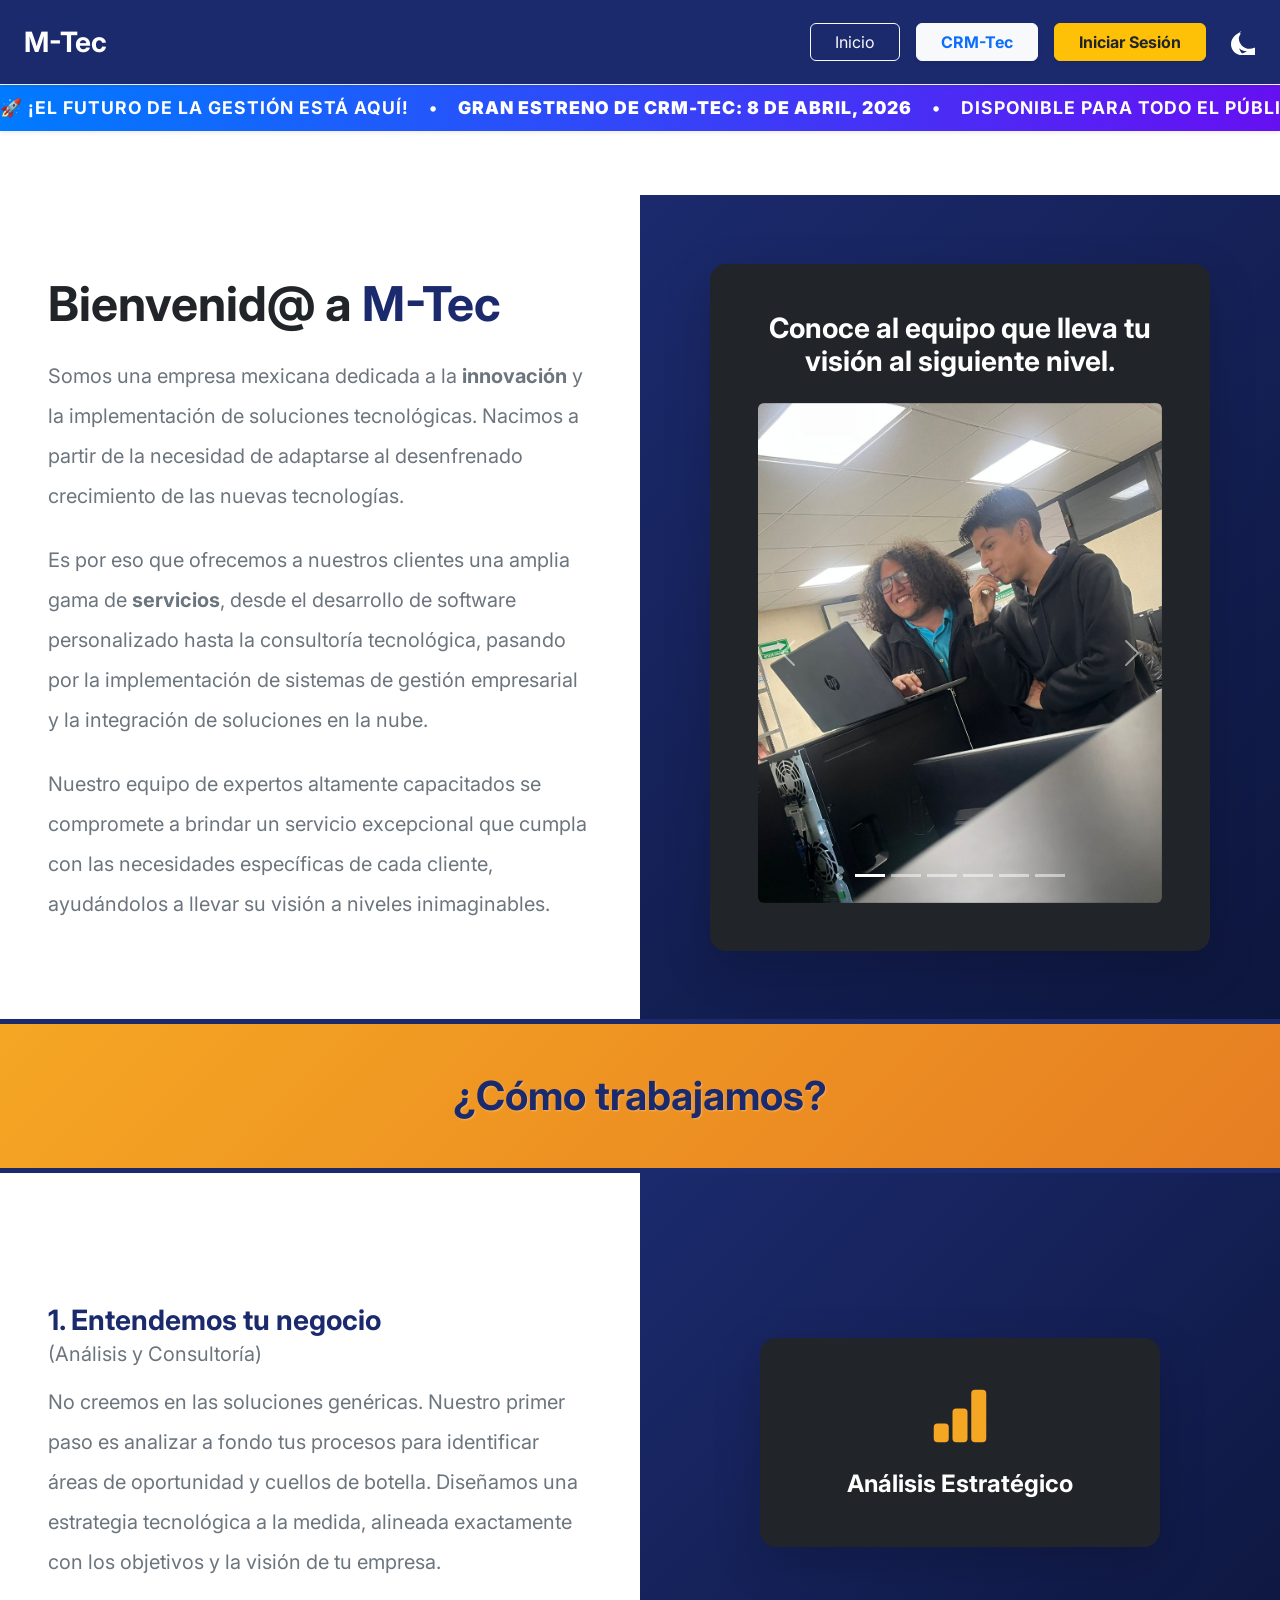
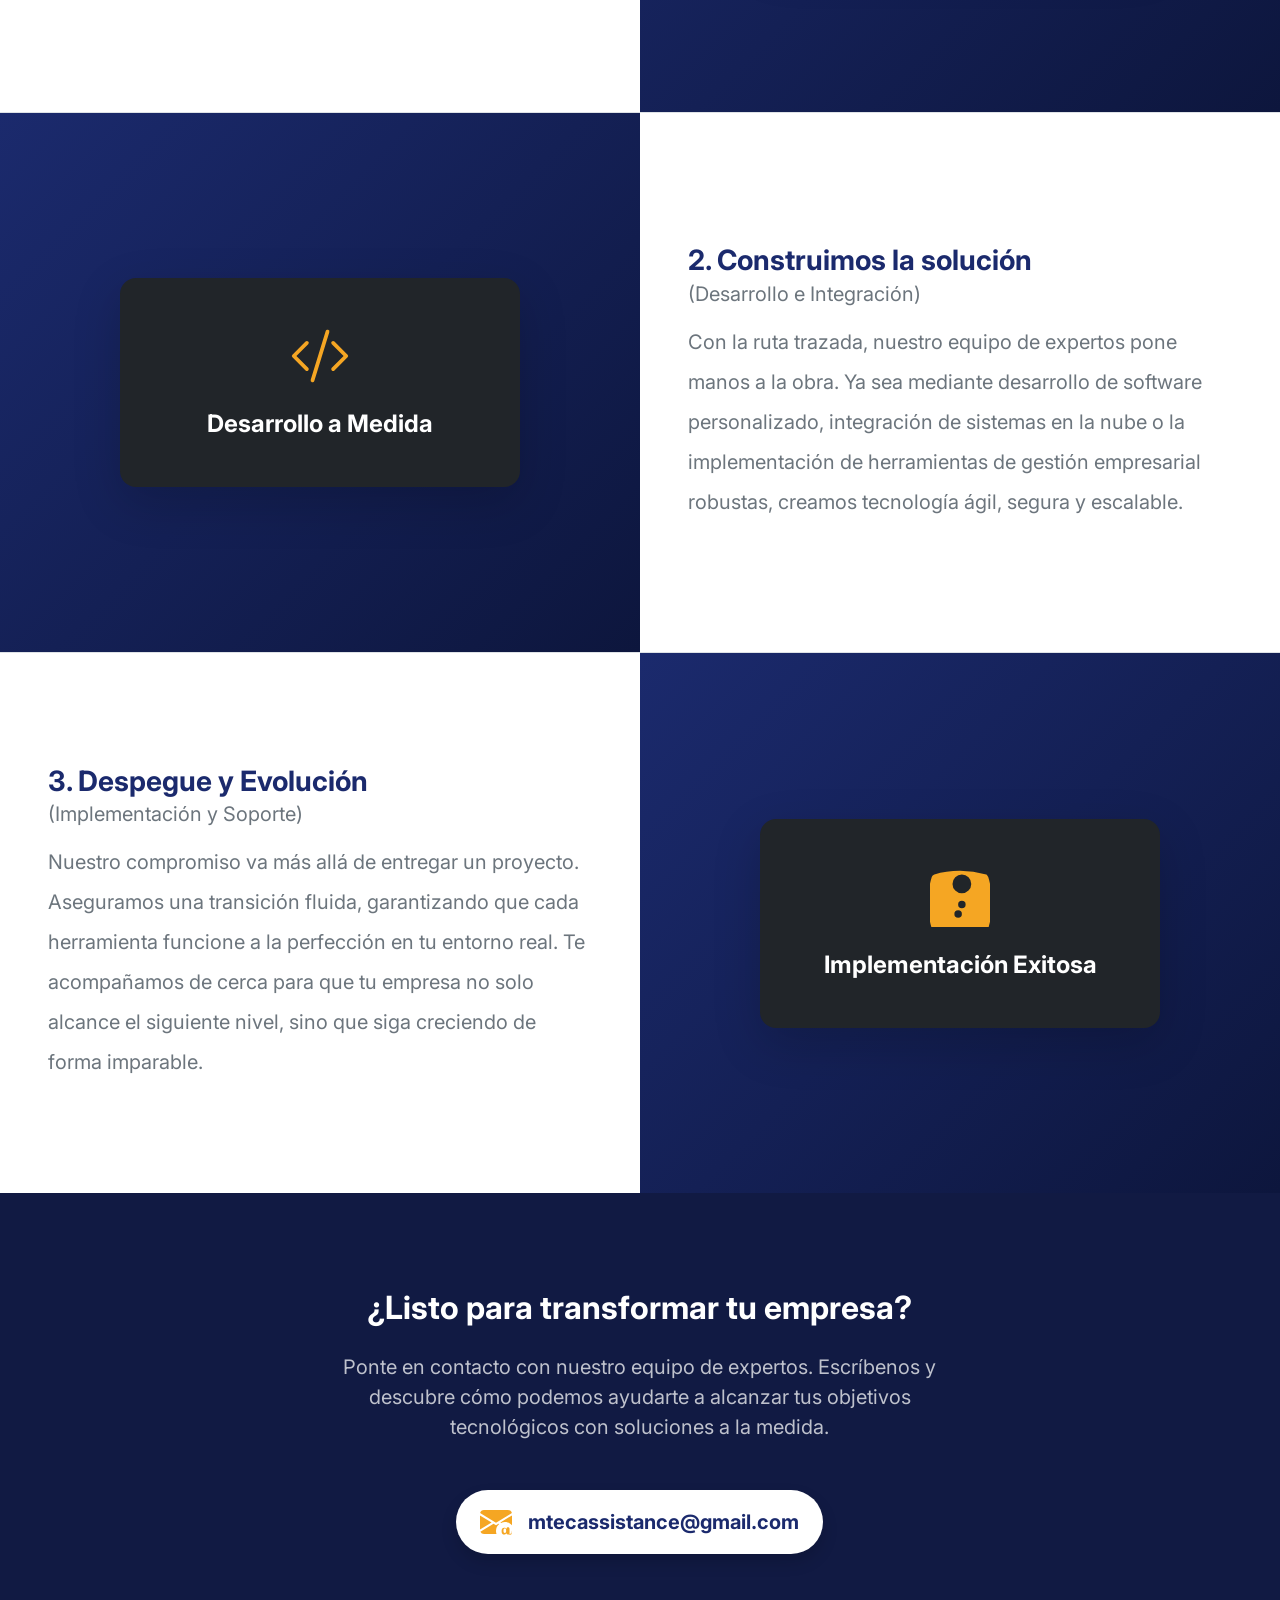
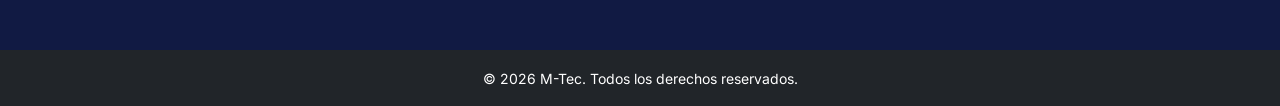
==== commit 1bf4948e: "Página corpórativa terminada" ====
--- a/index.html
+++ b/index.html
@@ -40,6 +40,17 @@
       </div>
     </div>
   </nav>
+
+  <div class="anuncio-estreno shadow-sm">
+  <div class="marquee-text">
+    🚀 ¡EL FUTURO DE LA GESTIÓN ESTÁ AQUÍ! &nbsp;&nbsp; • &nbsp;&nbsp; 
+    <b>GRAN ESTRENO DE CRM-Tec: 8 DE ABRIL, 2026</b> &nbsp;&nbsp; • &nbsp;&nbsp; 
+    DISPONIBLE PARA TODO EL PÚBLICO &nbsp;&nbsp; • &nbsp;&nbsp; 
+    ¡PREPÁRATE PARA TRANSFORMAR TU NEGOCIO CON M-Tec! &nbsp;&nbsp; • &nbsp;&nbsp;
+    ¡ÚNICAMENTE EN LAS EXPO INTEGRADORAS DEL EDIFICIO C 🖥️! &nbsp;&nbsp; • &nbsp;&nbsp;
+    🚀 ¡EL FUTURO DE LA GESTIÓN ESTÁ AQUÍ!
+  </div>
+</div>
 
   <main class="container-fluid p-0 pt-5 mt-3">
     
--- a/assets/css/index.css
+++ b/assets/css/index.css
@@ -108,4 +108,38 @@
     box-shadow: 0 10px 20px rgba(0,0,0,0.1) !important;
     border-color: #F5A623 !important; /* Resalta con tu color ámbar */
     cursor: pointer;
+}
+
+/* Contenedor principal de la cinta */
+.anuncio-estreno {
+  background: linear-gradient(90deg, #007bff, #6610f2); /* Un degradado elegante */
+  color: white;
+  padding: 10px 0;
+  font-weight: bold;
+  overflow: hidden; /* Esconde lo que se sale del borde */
+  position: relative;
+  z-index: 10; /* Para que salga por encima de otros elementos */
+  margin-top: 85px; /* Ajuste para que no lo tape la navbar fixed */
+}
+
+/* El texto que se mueve */
+.marquee-text {
+  display: inline-block;
+  white-space: nowrap;
+  animation: marquee-animation 40s linear infinite;
+  animation-delay: -8s;
+  font-size: 1.1rem;
+  text-transform: uppercase;
+  letter-spacing: 1px;
+}
+
+/* La animación mágica */
+@keyframes marquee-animation {
+  0% { transform: translateX(100%); }
+  100% { transform: translateX(-100%); }
+}
+
+/* Pausar al pasar el mouse para que puedan leer bien */
+.anuncio-estreno:hover .marquee-text {
+  animation-play-state: paused;
 }
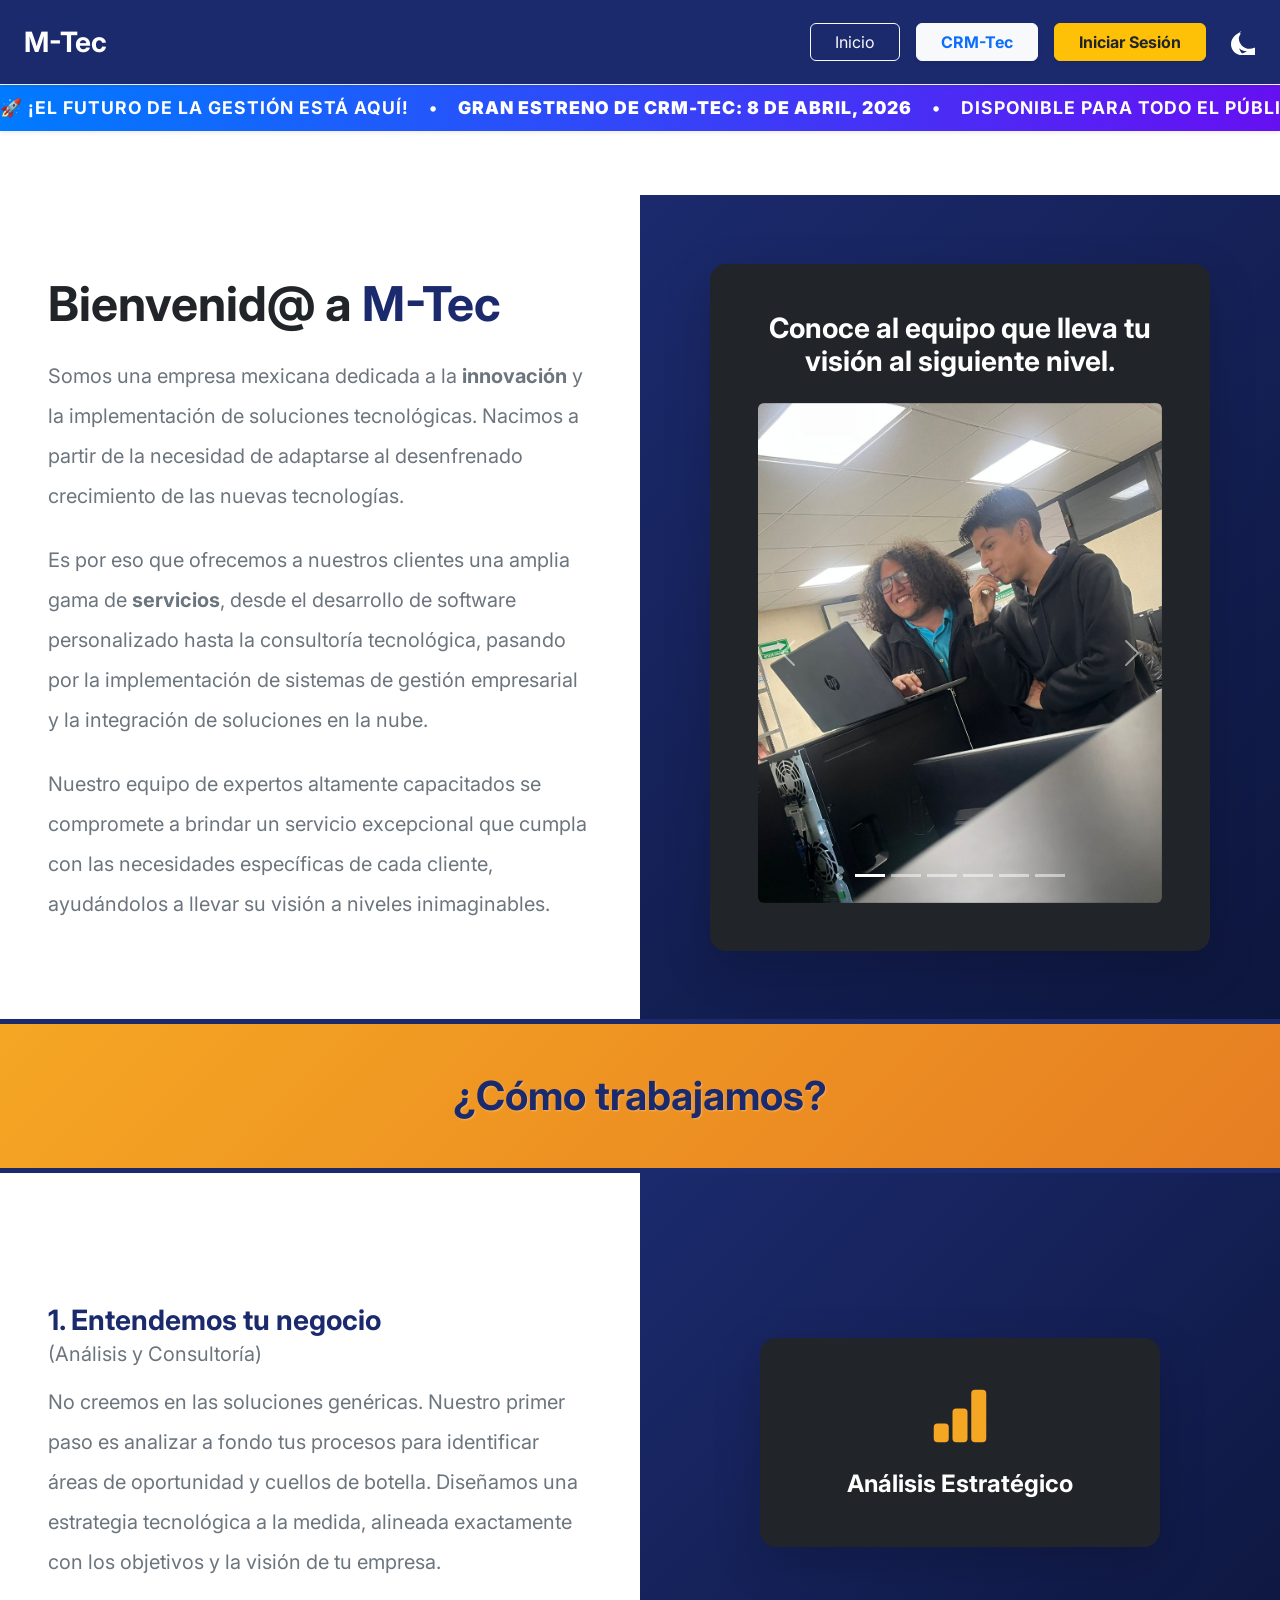
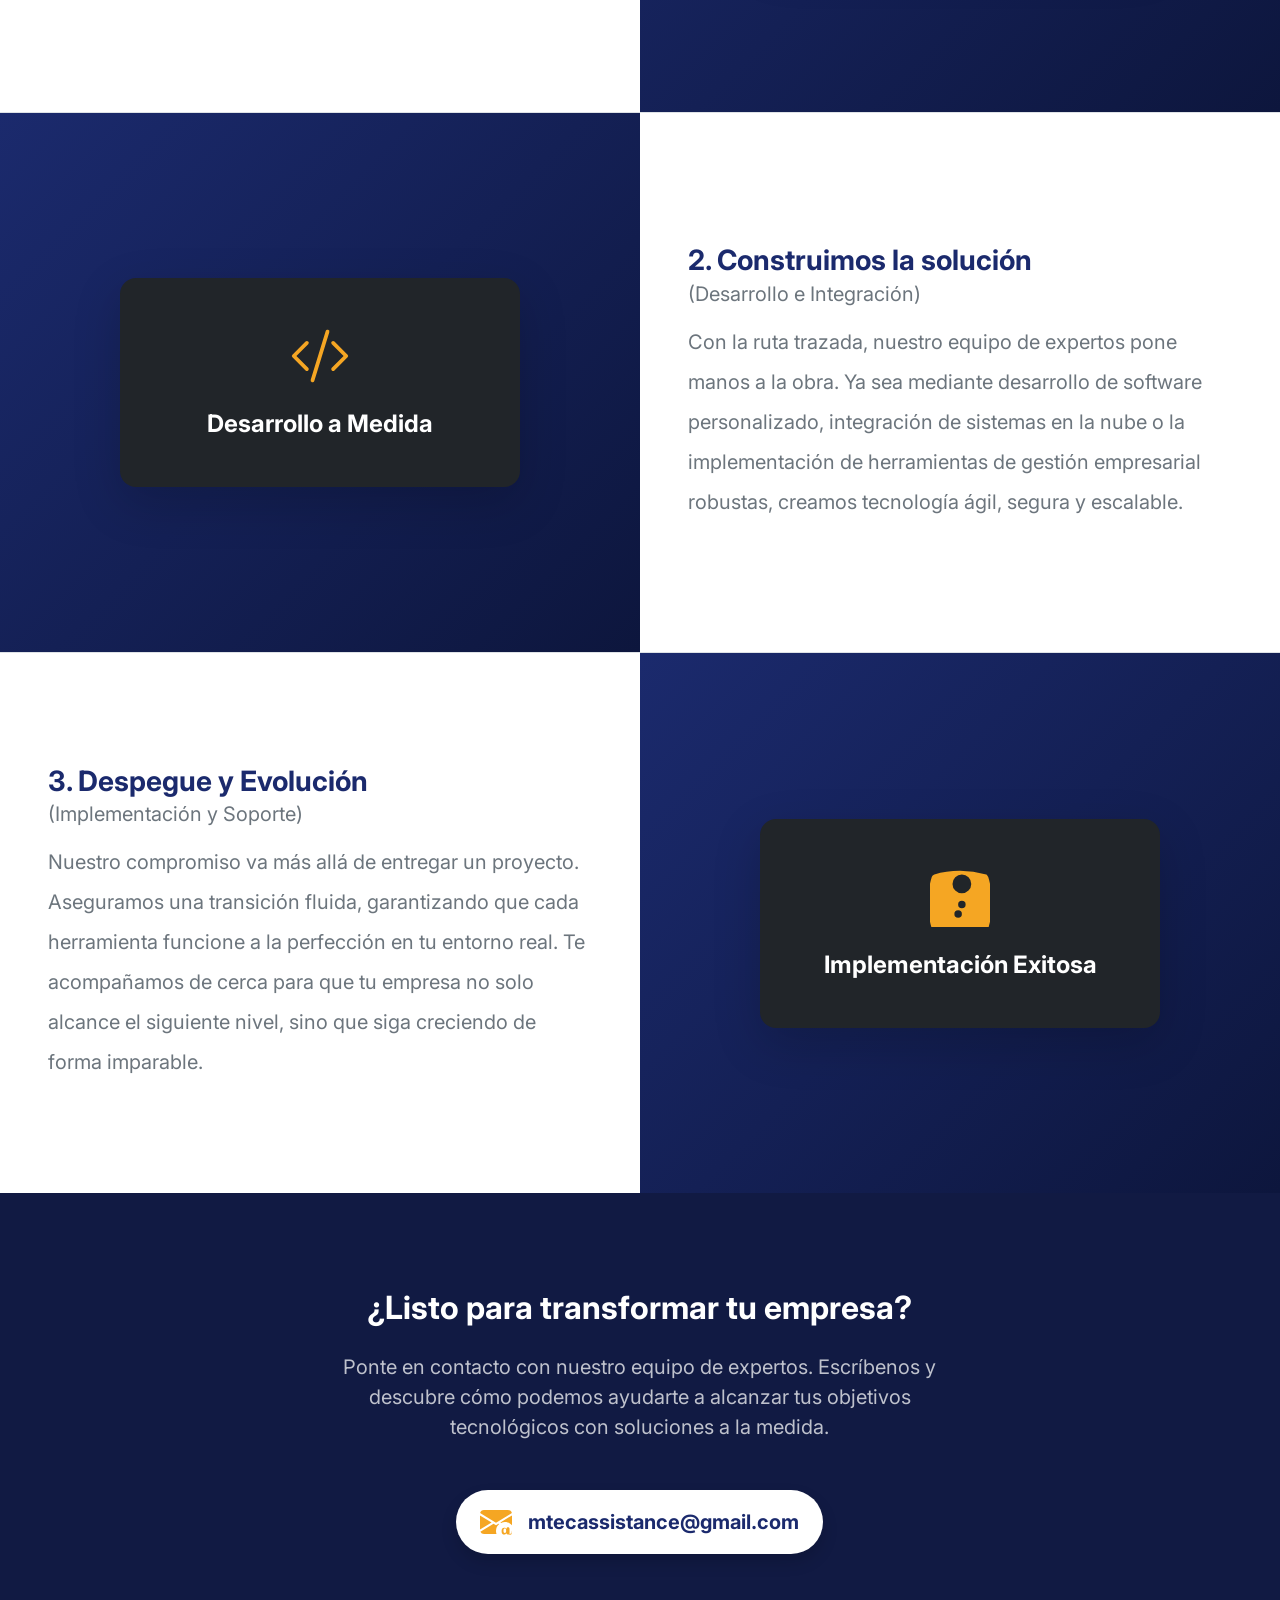
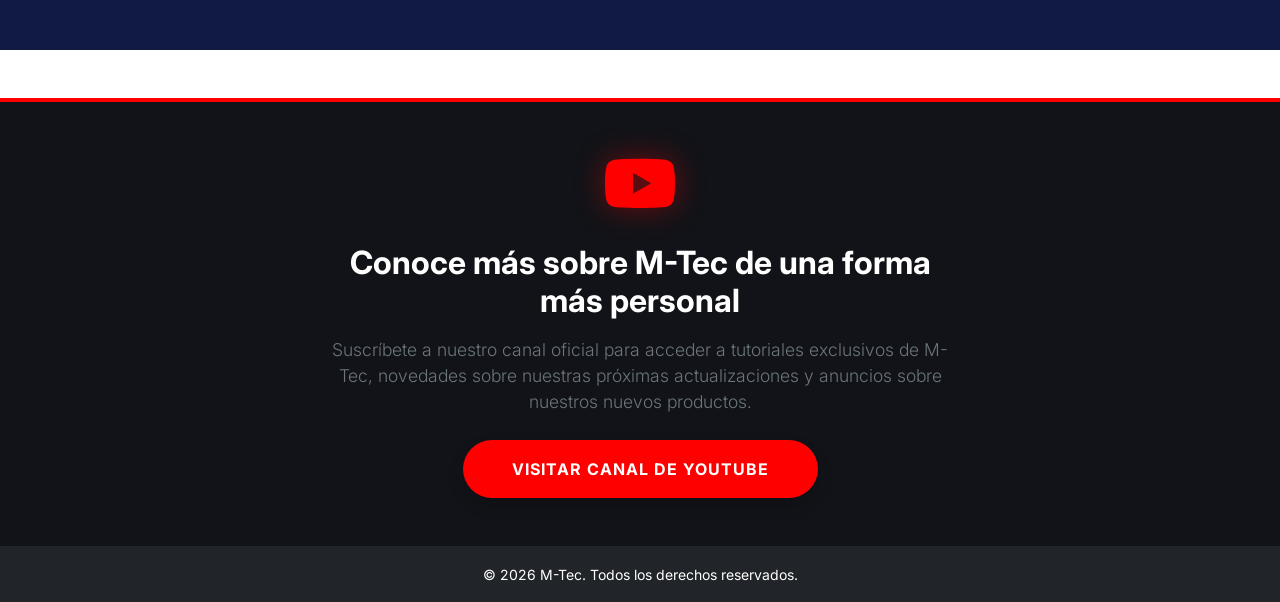
==== commit 064537d8: "ya quedó el carrusel" ====
--- a/index.html
+++ b/index.html
@@ -216,6 +216,31 @@
       </div>
     </div>
 
+    <section class="py-5 mt-5" style="background-color: #111318; border-top: 4px solid #FF0000;">
+    <div class="container text-center">
+      <div class="row justify-content-center">
+        <div class="col-lg-8 col-xl-7">
+          
+          <div class="mb-4">
+            <svg xmlns="http://www.w3.org/2000/svg" width="70" height="70" fill="#FF0000" viewBox="0 0 16 16" style="filter: drop-shadow(0 0 15px rgba(255,0,0,0.4));">
+              <path d="M8.051 1.999h.089c.822.003 4.987.033 6.11.335a2.01 2.01 0 0 1 1.415 1.42c.101.38.172.883.22 1.402l.01.104.022.26.008.104c.065.914.073 1.77.074 1.957v.075c-.001.194-.01 1.05-.074 1.957l-.008.103-.022.26-.01.104c-.048.519-.119 1.023-.22 1.402a2.01 2.01 0 0 1-1.415 1.42c-1.16.312-5.569.334-6.18.335h-.142c-.309 0-1.587-.006-2.927-.052l-.17-.006-.087-.004-.171-.007-.171-.007c-1.11-.049-2.167-.128-2.654-.26a2.01 2.01 0 0 1-1.415-1.419c-.111-.417-.185-.986-.235-1.558L.09 9.82l-.008-.104A31.4 31.4 0 0 1 0 7.68v-.123c.002-.215.01-.958.064-1.778l.007-.103.003-.052.008-.104.022-.26.01-.104c.048-.519.119-1.023.22-1.402a2.01 2.01 0 0 1 1.415-1.42c.487-.13 1.544-.21 2.654-.26l.17-.007.172-.006.086-.003.171-.007A99.788 99.788 0 0 1 7.858 2h.193zM6.4 5.209v4.818l4.157-2.408L6.4 5.209z"/>
+            </svg>
+          </div>
+
+          <h2 class="fw-bold text-white mb-3">Conoce más sobre M-Tec de una forma más personal</h2>
+          <p class="lead text-secondary mb-4" style="font-size: 1.1rem;">
+            Suscríbete a nuestro canal oficial para acceder a tutoriales exclusivos de M-Tec, novedades sobre nuestras próximas actualizaciones y anuncios sobre nuestros nuevos productos.
+          </p>
+
+          <a href="https://www.youtube.com/channel/UC510bIYkTGe8MbDc76Wtjvw" target="_blank" rel="noopener noreferrer" class="btn btn-youtube fw-bold px-5 py-3 rounded-pill text-uppercase shadow">
+            Visitar Canal de YouTube
+          </a>
+
+        </div>
+      </div>
+    </div>
+  </section>
+
     <footer class="bg-dark text-white text-center py-3">
       <small>&copy; 2026 M-Tec. Todos los derechos reservados.</small>
     </footer>
--- a/assets/css/index.css
+++ b/assets/css/index.css
@@ -139,7 +139,55 @@
   100% { transform: translateX(-100%); }
 }
 
-/* Pausar al pasar el mouse para que puedan leer bien */
-.anuncio-estreno:hover .marquee-text {
-  animation-play-state: paused;
+
+
+/* ==========================================
+   BOTÓN YOUTUBE PERSONALIZADO
+   ========================================== */
+.btn-youtube {
+  background-color: #FF0000;
+  color: #FFFFFF;
+  letter-spacing: 1px;
+  transition: all 0.3s cubic-bezier(0.175, 0.885, 0.32, 1.275); /* Efecto de rebote suave */
+}
+
+.btn-youtube:hover {
+  background-color: #cc0000;
+  color: #FFFFFF;
+  transform: scale(1.05) translateY(-3px);
+  box-shadow: 0 10px 25px rgba(255, 0, 0, 0.4) !important;
+}
+
+/* ==========================================
+   CARRUSEL M-TEC: LA PANTALLA DEFINITIVA
+   ========================================== */
+
+/* 1. Creamos la "Pantalla" con formato de monitor 16:9 */
+#carruselCRM .carousel-inner {
+  width: 100%;
+  aspect-ratio: 16 / 9; /* Fuerza a la caja a ser un rectángulo perfecto */
+  max-height: 75vh; /* Evita que crezca infinitamente en pantallas gigantes */
+  background-color: #111318; /* Fondo de gala */
+  border-radius: 15px;
+  box-shadow: 0 15px 35px rgba(0,0,0,0.3);
+}
+
+/* 2. Obligamos a los items a usar el 100% de esa pantalla */
+#carruselCRM .carousel-item {
+  height: 100%;
+}
+
+/* 3. Las capturas de pantalla se ajustan suavemente en el centro */
+/* 3. Las capturas de pantalla estiradas a la fuerza */
+#carruselCRM .carousel-item img {
+  width: 100%;
+  height: 100%;
+  
+  /* EL SECRETO: 'fill' ignora la proporción original y estira la imagen 
+     para rellenar toda la caja, cueste lo que cueste */
+  object-fit: fill; 
+  
+  /* Quitamos el padding para que la imagen toque el techo y el piso */
+  padding: 0; 
+  border-radius: 15px; /* Para que las esquinas de la foto coincidan con la caja */
 }
